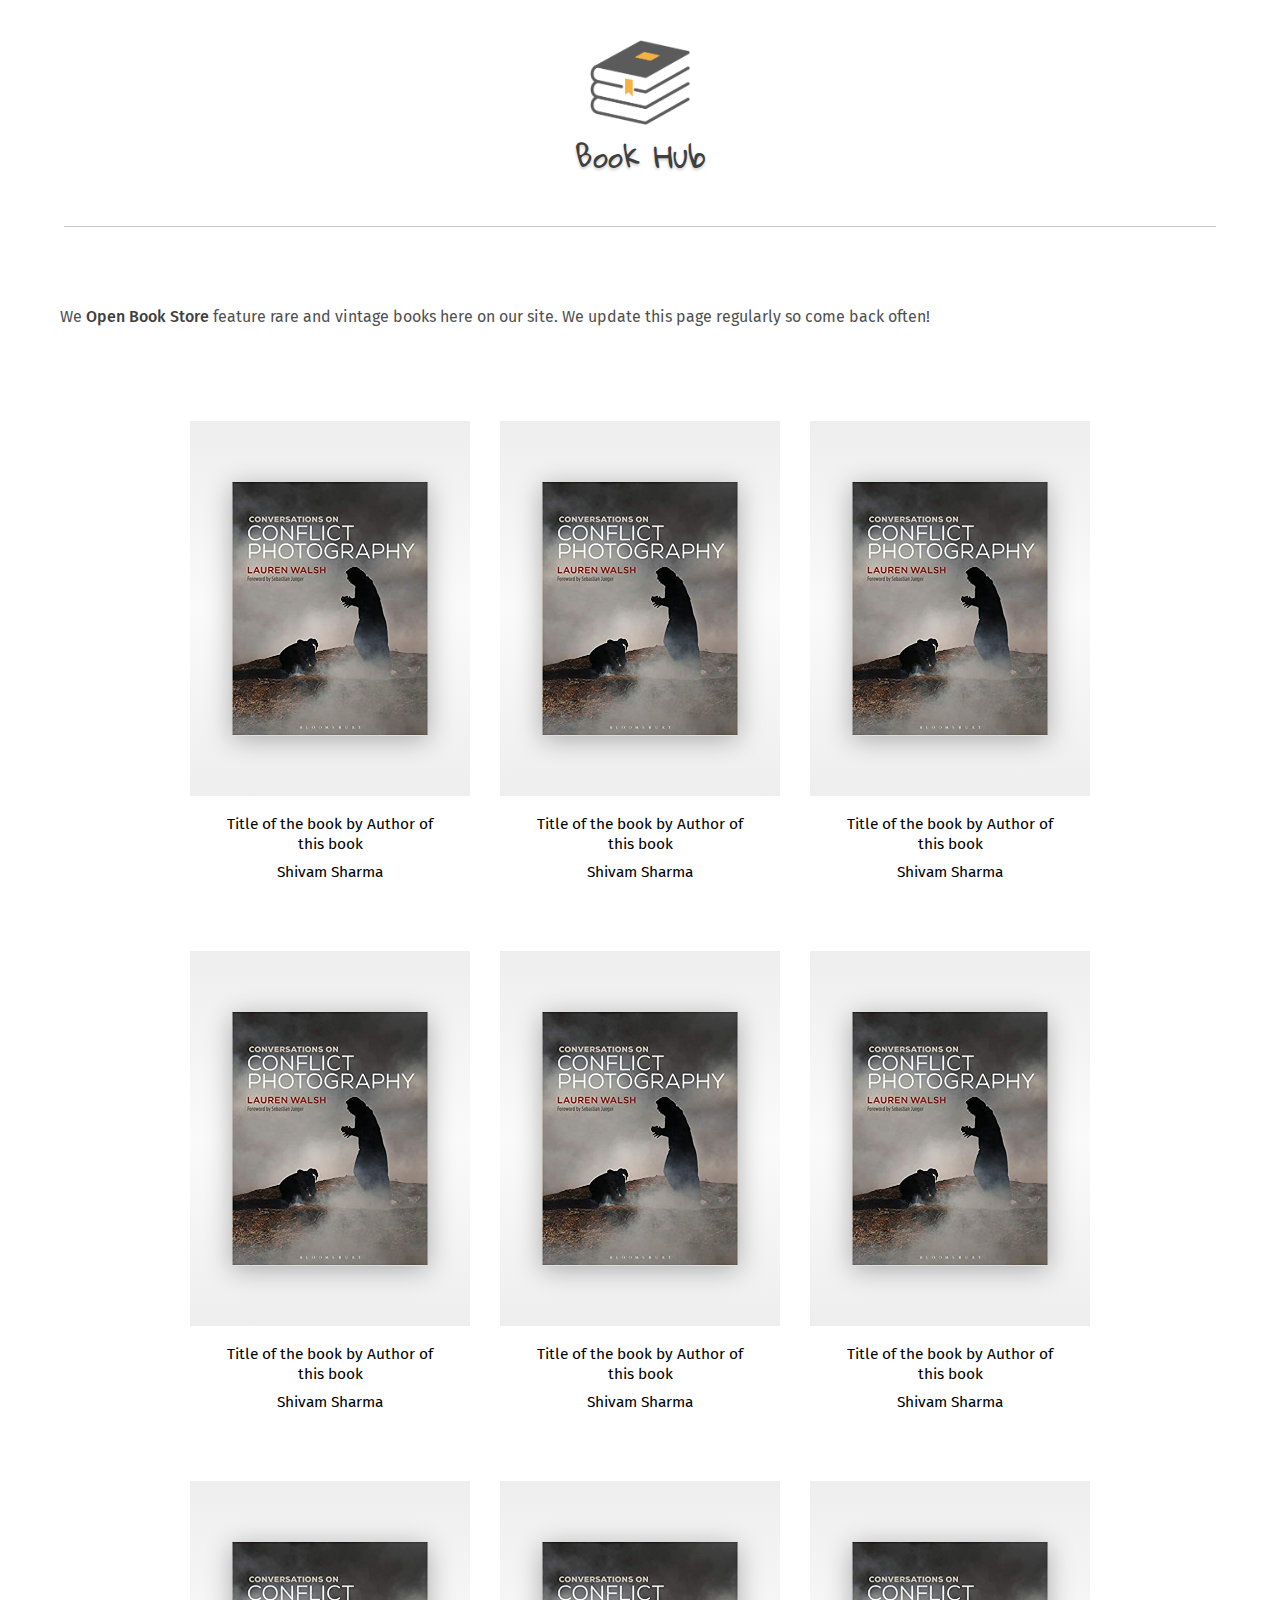
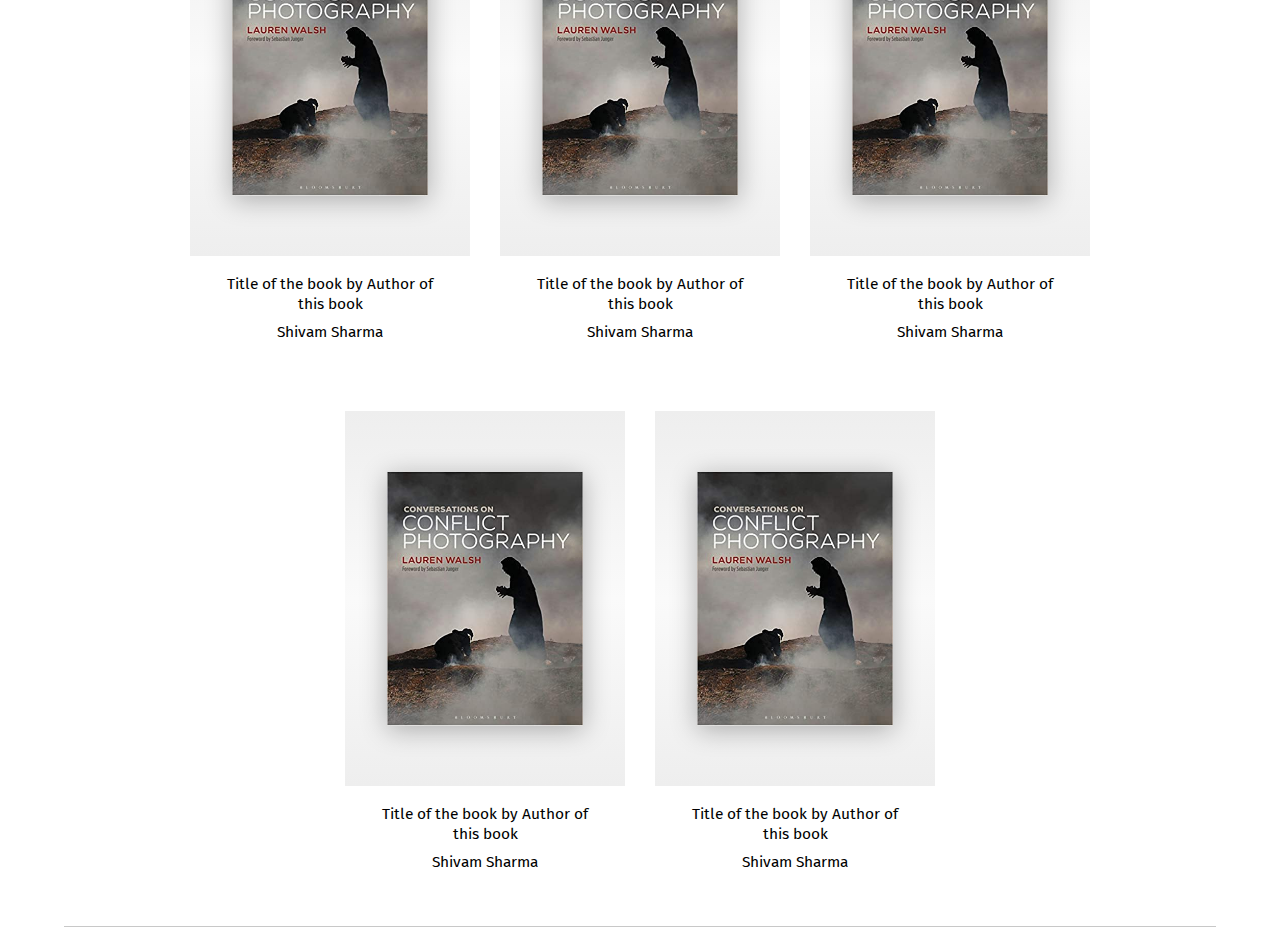
==== index.html @ 0580d4d1 "prepaired basic home page" ====
<!DOCTYPE html>
<html lang="en">
<head>
    <meta charset="UTF-8">
    <meta name="viewport" content="width=device-width, initial-scale=1.0">
    <meta http-equiv="X-UA-Compatible" content="ie=edge">
    <title>Home Page</title>

    <link rel="stylesheet" href="./css/style.css">
    <link rel="stylesheet" href="./css/index.css">

</head>
<body>

    <header class="header">
        <div class="logo">
            <div class="block">
                <img src="./images/logo.png" alt="">
            </div>
            <p class="text">Book Hub</p>
        </div>
    </header>

    <div class="seperator"></div>
    <section class="tagLine">
        <p>We <span>Open Book Store</span>  feature rare and vintage books here on our site. We update this page regularly so come back often!</p>
    </section>
    
    <section class="books">
        <div class="book">
            <div class="cover">
                <div class="block">
                    <img class="front" src="./images/bookFront.jpg" alt="">
                    <img class="back" src="./images/bookBack.jpg" alt="">
                </div>
            </div>
            <div class="content">
                <p>Title of the book by Author of this book</p>
                <p>Shivam Sharma</p>
            </div>
        </div>

        <div class="book">
            <div class="cover">
                <div class="block">
                    <img class="front" src="./images/bookFront.jpg" alt="">
                    <img class="back" src="./images/bookBack.jpg" alt="">
                </div>
            </div>
            <div class="content">
                <p>Title of the book by Author of this book</p>
                <p>Shivam Sharma</p>
            </div>
        </div>

        <div class="book">
            <div class="cover">
                <div class="block">
                    <img class="front" src="./images/bookFront.jpg" alt="">
                    <img class="back" src="./images/bookBack.jpg" alt="">
                </div>
            </div>
            <div class="content">
                <p>Title of the book by Author of this book</p>
                <p>Shivam Sharma</p>
            </div>
        </div>

        <div class="book">
            <div class="cover">
                <div class="block">
                    <img class="front" src="./images/bookFront.jpg" alt="">
                    <img class="back" src="./images/bookBack.jpg" alt="">
                </div>
            </div>
            <div class="content">
                <p>Title of the book by Author of this book</p>
                <p>Shivam Sharma</p>
            </div>
        </div>

        <div class="book">
            <div class="cover">
                <div class="block">
                    <img class="front" src="./images/bookFront.jpg" alt="">
                    <img class="back" src="./images/bookBack.jpg" alt="">
                </div>
            </div>
            <div class="content">
                <p>Title of the book by Author of this book</p>
                <p>Shivam Sharma</p>
            </div>
        </div>

        <div class="book">
            <div class="cover">
                <div class="block">
                    <img class="front" src="./images/bookFront.jpg" alt="">
                    <img class="back" src="./images/bookBack.jpg" alt="">
                </div>
            </div>
            <div class="content">
                <p>Title of the book by Author of this book</p>
                <p>Shivam Sharma</p>
            </div>
        </div>

        <div class="book">
            <div class="cover">
                <div class="block">
                    <img class="front" src="./images/bookFront.jpg" alt="">
                    <img class="back" src="./images/bookBack.jpg" alt="">
                </div>
            </div>
            <div class="content">
                <p>Title of the book by Author of this book</p>
                <p>Shivam Sharma</p>
            </div>
        </div>

        <div class="book">
            <div class="cover">
                <div class="block">
                    <img class="front" src="./images/bookFront.jpg" alt="">
                    <img class="back" src="./images/bookBack.jpg" alt="">
                </div>
            </div>
            <div class="content">
                <p>Title of the book by Author of this book</p>
                <p>Shivam Sharma</p>
            </div>
        </div>

        <div class="book">
            <div class="cover">
                <div class="block">
                    <img class="front" src="./images/bookFront.jpg" alt="">
                    <img class="back" src="./images/bookBack.jpg" alt="">
                </div>
            </div>
            <div class="content">
                <p>Title of the book by Author of this book</p>
                <p>Shivam Sharma</p>
            </div>
        </div>

        <div class="book">
            <div class="cover">
                <div class="block">
                    <img class="front" src="./images/bookFront.jpg" alt="">
                    <img class="back" src="./images/bookBack.jpg" alt="">
                </div>
            </div>
            <div class="content">
                <p>Title of the book by Author of this book</p>
                <p>Shivam Sharma</p>
            </div>
        </div>

        <div class="book">
            <div class="cover">
                <div class="block">
                    <img class="front" src="./images/bookFront.jpg" alt="">
                    <img class="back" src="./images/bookBack.jpg" alt="">
                </div>
            </div>
            <div class="content">
                <p>Title of the book by Author of this book</p>
                <p>Shivam Sharma</p>
            </div>
        </div>
        
    </section>

    <div class="seperator"></div>

</body>
</html>
---- css/style.css ----
@import url('https://fonts.googleapis.com/css?family=Fira+Sans:400,500,600&display=swap');

* {
    margin: 0;
    padding: 0;
    box-sizing: border-box;
    -webkit-tap-highlight-color: transparent;
}

body {
    width: 100%;
    font-family: 'Fira Sans', sans-serif;
}
---- css/index.css ----
@import url('https://fonts.googleapis.com/css?family=Gloria+Hallelujah&display=swap');

.header {
    width: 100%;
    padding: 40px 0;
    /* background-color: #eee; */
    font-size: 0;
    text-align: center;
}

.header .logo {
    display: inline-block;
    height: 100%;
    width: 100%;
}

.header .logo .block{
    width: 100px;
    display: inline-block;
}

.header .logo .block img {
    width: 100%;
    opacity: .8;
}

.header .logo p {
    font-size: 30px;
    font-family: 'Gloria Hallelujah', cursive;
    color:  rgb(63, 63, 63);
    text-shadow: 0 2px 3px rgba(0,0,0,.2);
}

@media(max-width: 450px) {
    .header .logo .block{
        width: 80px;
    }
}

/* ----------------------------------------------------------------------------------------------- */

.seperator{
    height: 1px;
    width: 90%;
    margin: 0 auto;
    background-color: rgb(200, 200, 200);
}

.tagLine {
    width: 100%;
    padding: 80px 60px;
}

.tagLine p {
    font-size: 16px;
    color: rgb(80, 80, 80);
}

.tagLine p span {
    color: rgb(63, 63, 63);
    font-weight: 500;
}

@media(max-width: 450px) {
    .tagLine {
        padding: 50px 20px;
    }
    .tagLine p {
        font-size: 14px;
        line-height: 25px;
    }
}

/* ----------------------------------------------------------------------------------------------- */

.books {
    width: 100%;
    padding: 0 50px;
    font-size: 0;
    text-align: center;
}

.books .book {
    display: inline-block;
    width: 280px;
    height: 500px;
    margin: 15px;
}

.books .book .cover {
    width: 100%;
    height: 75%;
    background: linear-gradient(to bottom,#eee,rgb(250, 250, 250),#eee);
    position: relative;
}

.books .book .cover:hover {
    cursor: pointer;
}

.books .book .cover .block {
    position: absolute;
    top: 50%;
    left: 50%;
    transform: translate(-50%,-50%);
    width: 70%;
    box-shadow: 0 4px 25px rgba(0,0,0,.3);
}

.books .book .cover .block .front {
    width: 100%;
}

.books .book .cover .block .back {
    width: 100%;
    display: none;
}

.books .book .cover:hover .block .front {
    display: none;
}

.books .book .cover:hover .block .back {
    display: block;
}

.books .book .content {
    width: 100%;
    height: 25%;
    padding: 10px 30px;
    text-align: center;
    overflow: hidden;
}

.books .book .content p {
    color: #000;
    font-size: 15.5px;
    margin-top: 8px;
    line-height: 20px;
}

@media(max-width: 450px) {
    .books {
        padding: 0;
    }
    .books .book {
        width: 160px;
        height: 330px;
        margin: 5px;
    }
    .books .book .cover {
        height: 70%;
    }
    .books .book .cover .block {
        width: 75%;
        box-shadow: 0 3px 12px rgba(0,0,0,.2);
    }
    .books .book .content {
        padding: 10px 0px;
        height: 30%;
    }
    .books .book .content p {
        font-size: 13px;
        margin-top: 8px;
        line-height: 20px;
    }
}
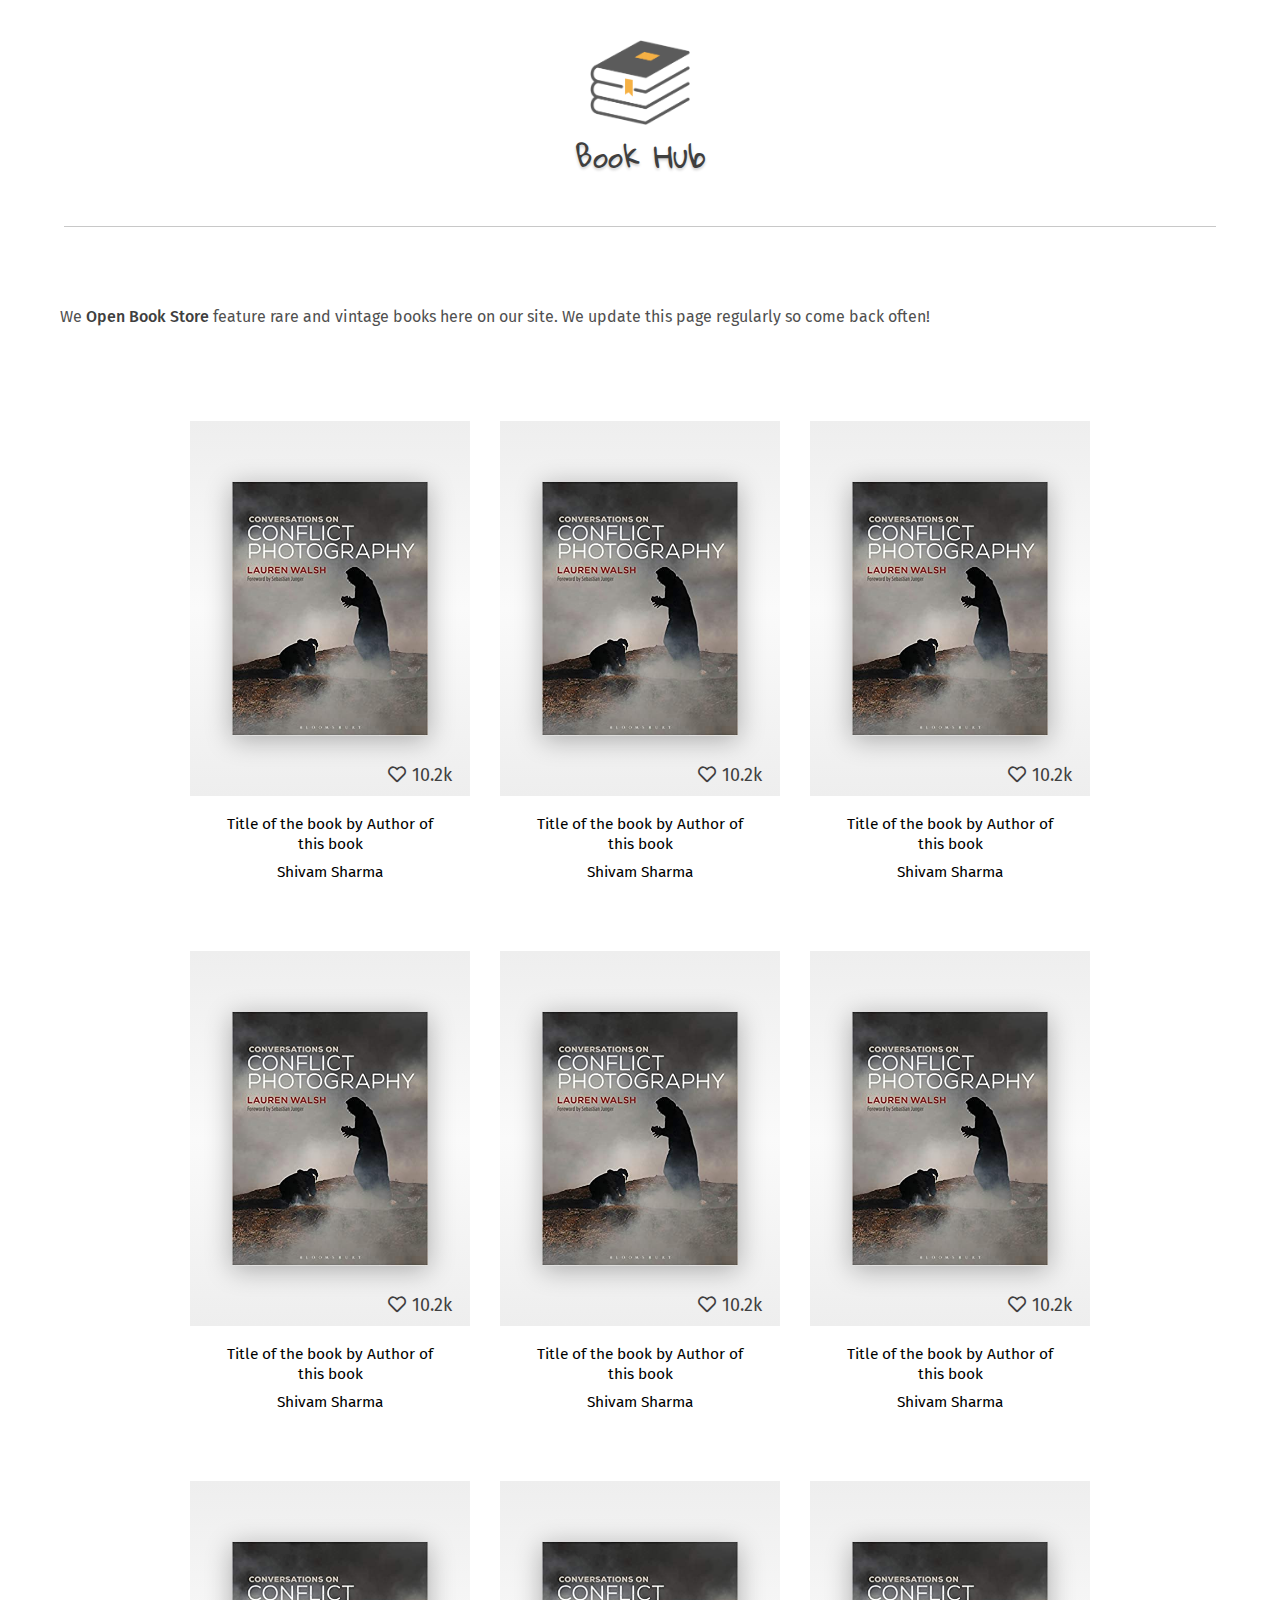
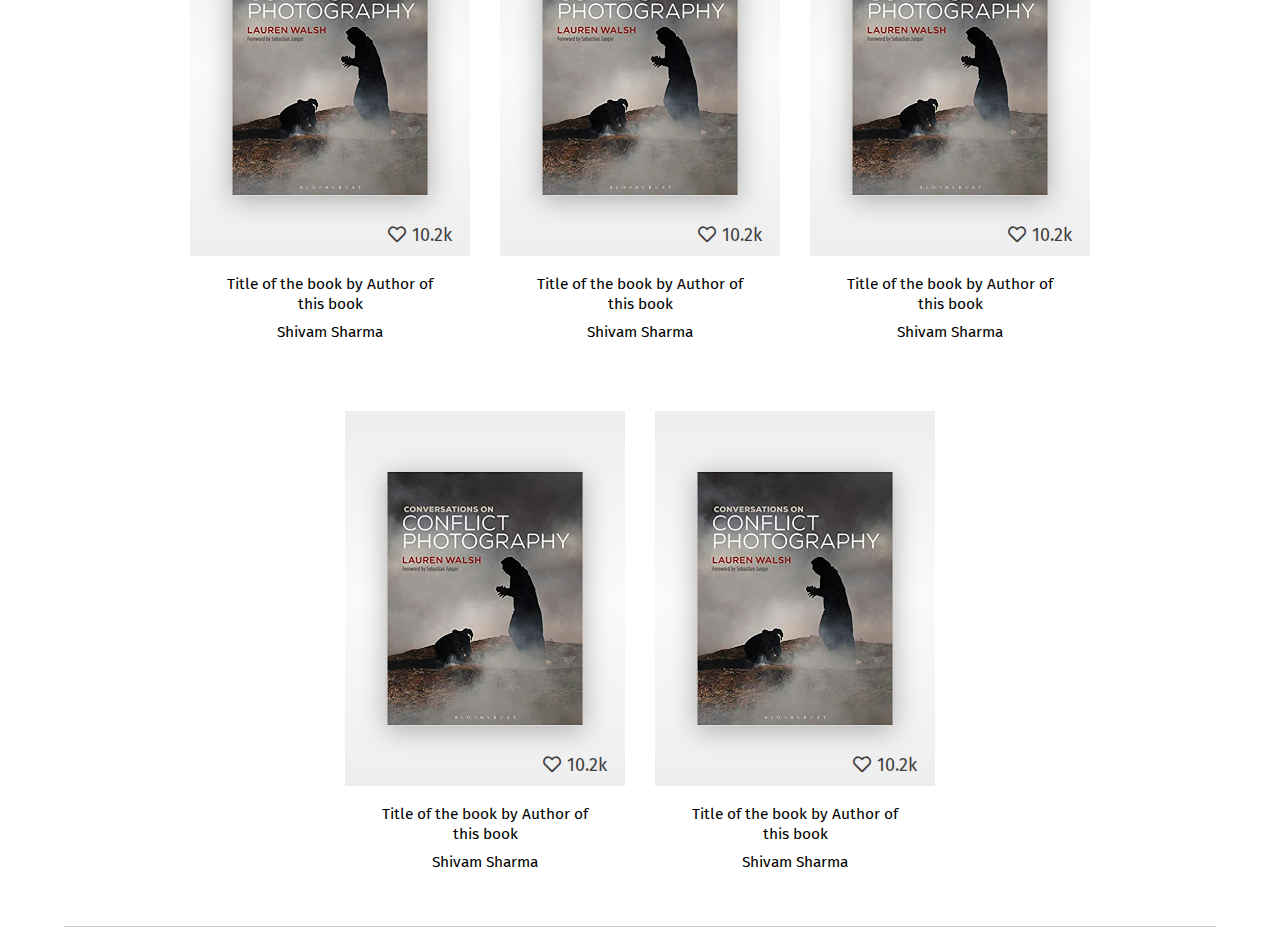
==== commit b6ddfeac: "added functionality for likes" ====
--- a/index.html
+++ b/index.html
@@ -9,6 +9,9 @@
     <link rel="stylesheet" href="./css/style.css">
     <link rel="stylesheet" href="./css/index.css">
 
+    <!-- FontAwesome CDN -->
+    <link rel="stylesheet" href="https://use.fontawesome.com/releases/v5.10.2/css/all.css"> 
+
 </head>
 <body>
 
@@ -33,135 +36,179 @@
                     <img class="front" src="./images/bookFront.jpg" alt="">
                     <img class="back" src="./images/bookBack.jpg" alt="">
                 </div>
-            </div>
-            <div class="content">
-                <p>Title of the book by Author of this book</p>
-                <p>Shivam Sharma</p>
-            </div>
-        </div>
-
-        <div class="book">
-            <div class="cover">
-                <div class="block">
-                    <img class="front" src="./images/bookFront.jpg" alt="">
-                    <img class="back" src="./images/bookBack.jpg" alt="">
-                </div>
-            </div>
-            <div class="content">
-                <p>Title of the book by Author of this book</p>
-                <p>Shivam Sharma</p>
-            </div>
-        </div>
-
-        <div class="book">
-            <div class="cover">
-                <div class="block">
-                    <img class="front" src="./images/bookFront.jpg" alt="">
-                    <img class="back" src="./images/bookBack.jpg" alt="">
-                </div>
-            </div>
-            <div class="content">
-                <p>Title of the book by Author of this book</p>
-                <p>Shivam Sharma</p>
-            </div>
-        </div>
-
-        <div class="book">
-            <div class="cover">
-                <div class="block">
-                    <img class="front" src="./images/bookFront.jpg" alt="">
-                    <img class="back" src="./images/bookBack.jpg" alt="">
-                </div>
-            </div>
-            <div class="content">
-                <p>Title of the book by Author of this book</p>
-                <p>Shivam Sharma</p>
-            </div>
-        </div>
-
-        <div class="book">
-            <div class="cover">
-                <div class="block">
-                    <img class="front" src="./images/bookFront.jpg" alt="">
-                    <img class="back" src="./images/bookBack.jpg" alt="">
-                </div>
-            </div>
-            <div class="content">
-                <p>Title of the book by Author of this book</p>
-                <p>Shivam Sharma</p>
-            </div>
-        </div>
-
-        <div class="book">
-            <div class="cover">
-                <div class="block">
-                    <img class="front" src="./images/bookFront.jpg" alt="">
-                    <img class="back" src="./images/bookBack.jpg" alt="">
-                </div>
-            </div>
-            <div class="content">
-                <p>Title of the book by Author of this book</p>
-                <p>Shivam Sharma</p>
-            </div>
-        </div>
-
-        <div class="book">
-            <div class="cover">
-                <div class="block">
-                    <img class="front" src="./images/bookFront.jpg" alt="">
-                    <img class="back" src="./images/bookBack.jpg" alt="">
-                </div>
-            </div>
-            <div class="content">
-                <p>Title of the book by Author of this book</p>
-                <p>Shivam Sharma</p>
-            </div>
-        </div>
-
-        <div class="book">
-            <div class="cover">
-                <div class="block">
-                    <img class="front" src="./images/bookFront.jpg" alt="">
-                    <img class="back" src="./images/bookBack.jpg" alt="">
-                </div>
-            </div>
-            <div class="content">
-                <p>Title of the book by Author of this book</p>
-                <p>Shivam Sharma</p>
-            </div>
-        </div>
-
-        <div class="book">
-            <div class="cover">
-                <div class="block">
-                    <img class="front" src="./images/bookFront.jpg" alt="">
-                    <img class="back" src="./images/bookBack.jpg" alt="">
-                </div>
-            </div>
-            <div class="content">
-                <p>Title of the book by Author of this book</p>
-                <p>Shivam Sharma</p>
-            </div>
-        </div>
-
-        <div class="book">
-            <div class="cover">
-                <div class="block">
-                    <img class="front" src="./images/bookFront.jpg" alt="">
-                    <img class="back" src="./images/bookBack.jpg" alt="">
-                </div>
-            </div>
-            <div class="content">
-                <p>Title of the book by Author of this book</p>
-                <p>Shivam Sharma</p>
-            </div>
-        </div>
-
-        <div class="book">
-            <div class="cover">
-                <div class="block">
-                    <img class="front" src="./images/bookFront.jpg" alt="">
-                    <img class="back" src="./images/bookBack.jpg" alt="">
+                <div class="likes">
+                    <p class="heart"><i class="far fa-heart"></i></p>
+                    <p class="count">10.2k</p>
+                </div>
+            </div>
+            <div class="content">
+                <p>Title of the book by Author of this book</p>
+                <p>Shivam Sharma</p>
+            </div>
+        </div>
+
+        <div class="book">
+            <div class="cover">
+                <div class="block">
+                    <img class="front" src="./images/bookFront.jpg" alt="">
+                    <img class="back" src="./images/bookBack.jpg" alt="">
+                </div>
+                <div class="likes">
+                    <p class="heart"><i class="far fa-heart"></i></p>
+                    <p class="count">10.2k</p>
+                </div>
+            </div>
+            <div class="content">
+                <p>Title of the book by Author of this book</p>
+                <p>Shivam Sharma</p>
+            </div>
+        </div>
+
+        <div class="book">
+            <div class="cover">
+                <div class="block">
+                    <img class="front" src="./images/bookFront.jpg" alt="">
+                    <img class="back" src="./images/bookBack.jpg" alt="">
+                </div>
+                <div class="likes">
+                    <p class="heart"><i class="far fa-heart"></i></p>
+                    <p class="count">10.2k</p>
+                </div>
+            </div>
+            <div class="content">
+                <p>Title of the book by Author of this book</p>
+                <p>Shivam Sharma</p>
+            </div>
+        </div>
+
+        <div class="book">
+            <div class="cover">
+                <div class="block">
+                    <img class="front" src="./images/bookFront.jpg" alt="">
+                    <img class="back" src="./images/bookBack.jpg" alt="">
+                </div>
+                <div class="likes">
+                    <p class="heart"><i class="far fa-heart"></i></p>
+                    <p class="count">10.2k</p>
+                </div>
+            </div>
+            <div class="content">
+                <p>Title of the book by Author of this book</p>
+                <p>Shivam Sharma</p>
+            </div>
+        </div>
+
+        <div class="book">
+            <div class="cover">
+                <div class="block">
+                    <img class="front" src="./images/bookFront.jpg" alt="">
+                    <img class="back" src="./images/bookBack.jpg" alt="">
+                </div>
+                <div class="likes">
+                    <p class="heart"><i class="far fa-heart"></i></p>
+                    <p class="count">10.2k</p>
+                </div>
+            </div>
+            <div class="content">
+                <p>Title of the book by Author of this book</p>
+                <p>Shivam Sharma</p>
+            </div>
+        </div>
+
+        <div class="book">
+            <div class="cover">
+                <div class="block">
+                    <img class="front" src="./images/bookFront.jpg" alt="">
+                    <img class="back" src="./images/bookBack.jpg" alt="">
+                </div>
+                <div class="likes">
+                    <p class="heart"><i class="far fa-heart"></i></p>
+                    <p class="count">10.2k</p>
+                </div>
+            </div>
+            <div class="content">
+                <p>Title of the book by Author of this book</p>
+                <p>Shivam Sharma</p>
+            </div>
+        </div>
+
+        <div class="book">
+            <div class="cover">
+                <div class="block">
+                    <img class="front" src="./images/bookFront.jpg" alt="">
+                    <img class="back" src="./images/bookBack.jpg" alt="">
+                </div>
+                <div class="likes">
+                    <p class="heart"><i class="far fa-heart"></i></p>
+                    <p class="count">10.2k</p>
+                </div>
+            </div>
+            <div class="content">
+                <p>Title of the book by Author of this book</p>
+                <p>Shivam Sharma</p>
+            </div>
+        </div>
+
+        <div class="book">
+            <div class="cover">
+                <div class="block">
+                    <img class="front" src="./images/bookFront.jpg" alt="">
+                    <img class="back" src="./images/bookBack.jpg" alt="">
+                </div>
+                <div class="likes">
+                    <p class="heart"><i class="far fa-heart"></i></p>
+                    <p class="count">10.2k</p>
+                </div>
+            </div>
+            <div class="content">
+                <p>Title of the book by Author of this book</p>
+                <p>Shivam Sharma</p>
+            </div>
+        </div>
+
+        <div class="book">
+            <div class="cover">
+                <div class="block">
+                    <img class="front" src="./images/bookFront.jpg" alt="">
+                    <img class="back" src="./images/bookBack.jpg" alt="">
+                </div>
+                <div class="likes">
+                    <p class="heart"><i class="far fa-heart"></i></p>
+                    <p class="count">10.2k</p>
+                </div>
+            </div>
+            <div class="content">
+                <p>Title of the book by Author of this book</p>
+                <p>Shivam Sharma</p>
+            </div>
+        </div>
+
+        <div class="book">
+            <div class="cover">
+                <div class="block">
+                    <img class="front" src="./images/bookFront.jpg" alt="">
+                    <img class="back" src="./images/bookBack.jpg" alt="">
+                </div>
+                <div class="likes">
+                    <p class="heart"><i class="far fa-heart"></i></p>
+                    <p class="count">10.2k</p>
+                </div>
+            </div>
+            <div class="content">
+                <p>Title of the book by Author of this book</p>
+                <p>Shivam Sharma</p>
+            </div>
+        </div>
+
+        <div class="book">
+            <div class="cover">
+                <div class="block">
+                    <img class="front" src="./images/bookFront.jpg" alt="">
+                    <img class="back" src="./images/bookBack.jpg" alt="">
+                </div>
+                <div class="likes">
+                    <p class="heart"><i class="far fa-heart"></i></p>
+                    <p class="count">10.2k</p>
                 </div>
             </div>
             <div class="content">
@@ -174,5 +221,10 @@
 
     <div class="seperator"></div>
 
+    <!-- JQuery CDN -->
+    <script src="https://code.jquery.com/jquery-3.4.1.min.js"></script>
+
+    <script src="./js/likes.js"></script>
+
 </body>
 </html>--- a/css/index.css
+++ b/css/index.css
@@ -124,6 +124,20 @@
     display: block;
 }
 
+.books .book .cover .likes {
+    position: absolute;
+    right: 0;
+    bottom: 0;
+    padding: 10px 15px;
+    display: flex;
+}
+
+.books .book .cover .likes p {
+    color: rgb(63, 63, 63);
+    font-size: 18px;
+    padding: 0 3px;
+}
+
 .books .book .content {
     width: 100%;
     height: 25%;
@@ -155,6 +169,19 @@
         width: 75%;
         box-shadow: 0 3px 12px rgba(0,0,0,.2);
     }
+    .books .book .cover:hover .block .front {
+        display: block;
+    }
+    .books .book .cover:hover .block .back {
+        display: none;
+    }
+    .books .book .cover .likes {
+        padding: 5px 10px;
+    }
+    .books .book .cover .likes p {
+        font-size: 13px;
+        padding: 0 3px;
+    }
     .books .book .content {
         padding: 10px 0px;
         height: 30%;
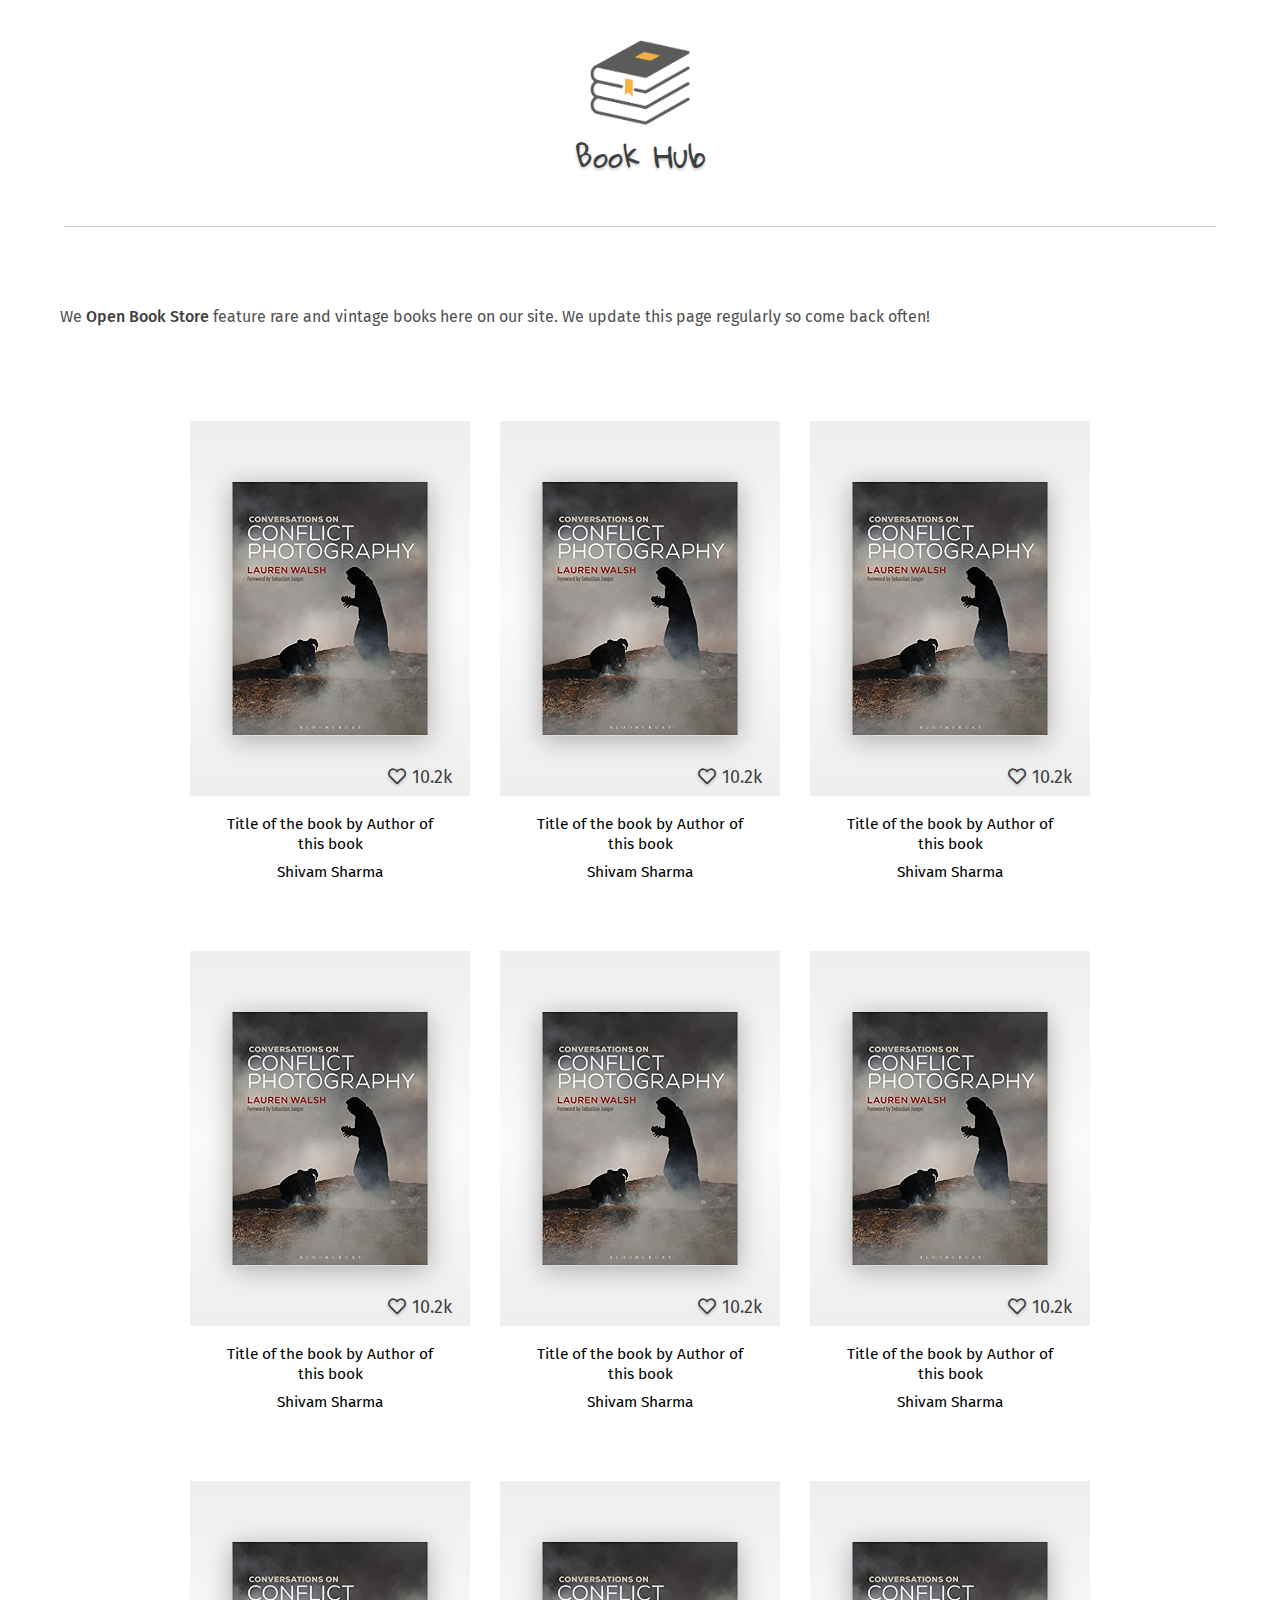
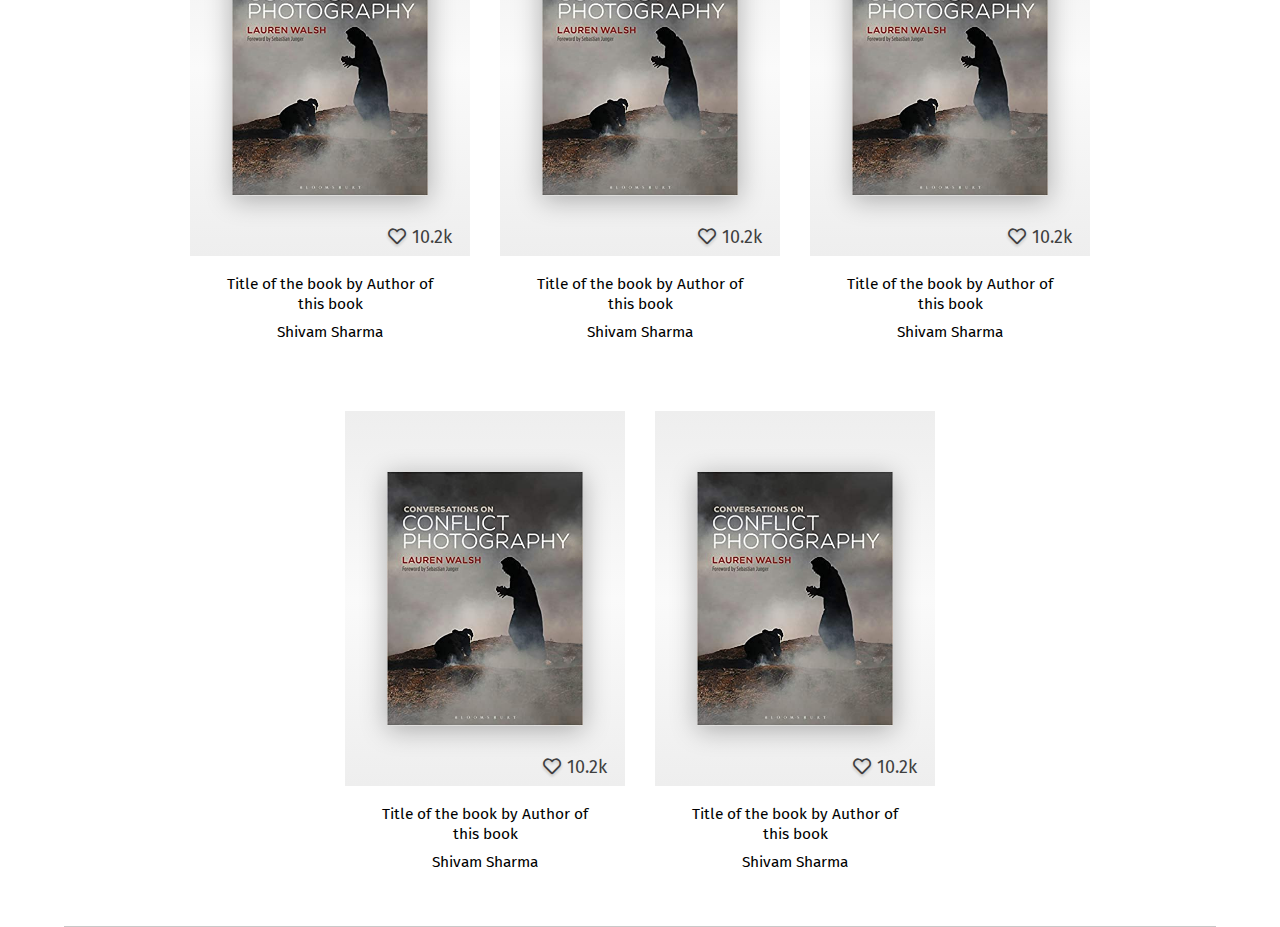
==== commit 98541b53: "added details popup of book" ====
--- a/index.html
+++ b/index.html
@@ -216,15 +216,39 @@
                 <p>Shivam Sharma</p>
             </div>
         </div>
-        
     </section>
 
     <div class="seperator"></div>
+
+    <div class="wall"></div>
+
+    <section class="details">
+        <div class="close"><i class="fas fa-times"></i></div>
+        <div class="left">
+            <div class="block">
+                <img src="./images/bookFront.jpg" alt="">
+            </div>
+            <p class="uploaded" >uploaded by: Shivam Sharma</p>
+        </div>
+        <div class="right">
+            <p class="title">Title of the book</p>
+            <div class="likes">
+                <p class="heart"><i class="fas fa-heart"></i></p>
+                <p class="count">10.2k</p>
+            </div>
+            <p class="description">Lorem ipsum dolor sit amet consectetur adipisicing elit. Reprehenderit praesentium omnis libero labore numquam pariatur quas non est reiciendis iure harum ea ad mollitia quisquam dolor saepe, dolorem nesciunt magnam.</p>
+            <div class="download">
+                <div class="icon"><i class="fas fa-file-pdf"></i></div>
+                <div class="text">Download Now</div>
+            </div>
+        </div>
+    </section>
 
     <!-- JQuery CDN -->
     <script src="https://code.jquery.com/jquery-3.4.1.min.js"></script>
 
     <script src="./js/likes.js"></script>
+    <script src="./js/details.js"></script>
 
 </body>
 </html>--- a/css/index.css
+++ b/css/index.css
@@ -130,12 +130,17 @@
     bottom: 0;
     padding: 10px 15px;
     display: flex;
+    height: 40px;
 }
 
 .books .book .cover .likes p {
     color: rgb(63, 63, 63);
     font-size: 18px;
     padding: 0 3px;
+}
+
+.books .book .cover .likes .heart {
+    text-shadow: 0 2px 3px rgba(0,0,0,.2);
 }
 
 .books .book .content {
@@ -177,6 +182,7 @@
     }
     .books .book .cover .likes {
         padding: 5px 10px;
+        height: 25px;
     }
     .books .book .cover .likes p {
         font-size: 13px;
@@ -191,4 +197,153 @@
         margin-top: 8px;
         line-height: 20px;
     }
+}
+
+/* ----------------------------------------------------------------------------------------------- */
+
+.wall {
+    position: fixed;
+    top: 0;
+    left: 0;
+    width: 100vw;
+    height: 100vh;
+    background-color: #fff;
+    opacity: .8;
+    display: none;
+}
+
+.wall.active {
+    display: block;
+}
+
+.details {
+    position: fixed;
+    top: 50%;
+    left: 50%;
+    transform: translate(-50%,-50%);
+    width: 80vw;
+    height: 80vh;
+    max-width: 800px;
+    background-color: #fff;
+    box-shadow: 0 4px 35px rgba(0,0,0,.2);
+    font-size: 0;
+    display: none;
+}
+
+.details.active {
+    display: block;
+}
+
+.details .close {
+    position: absolute;
+    top: 0;
+    right: 0;
+    padding: 15px;
+    font-size: 25px;
+    color: rgb(63, 63, 63);
+    text-shadow: 0 2px 3px rgba(0,0,0,.2);
+    cursor: pointer;
+    transition: .2s;
+}
+
+.details .close:hover {
+    text-shadow: 0 3px 5px rgba(0,0,0,.2);
+    transform: translateY(-2px);
+}
+
+.details .left {
+    display: inline-block;
+    height: 100%;
+    width: 30%;
+    overflow: hidden;
+    background-color: #eee;
+}
+
+.details .left .block {
+    width: 90%;
+    margin: 80px auto 0 auto;
+    box-shadow: 0 3px 15px rgba(0,0,0,.3);
+}
+
+.details .left .block img {
+    width: 100%;
+}
+
+.details .left .uploaded {
+    font-size: 16px;
+    color: rgb(63, 63, 63);
+    text-align: center;
+    padding: 30px 20px;
+}
+
+.details .right {
+    display: inline-block;
+    height: 100%;
+    width: 70%;
+    overflow: hidden;
+    padding-top: 80px;
+}
+
+.details .right .title {
+    padding: 20px;
+    font-size: 40px;
+    font-weight: 500;
+    text-shadow: 0 2px 3px rgba(0,0,0,.2);
+}
+
+.details .right .likes {
+    display: flex;
+    height: 40px;
+    padding-left: 20px;
+    color: rgb(63, 63, 63);
+}
+
+.details .right .likes p {
+    font-size: 20px;
+    padding: 4px;
+    color: rgb(63, 63, 63);
+}
+
+.details .right .description {
+    padding: 20px;
+    font-size: 20px;
+}
+
+.details .right .download {
+    margin: 20px;
+    width: 180px;
+    height: 40px;
+    box-shadow: 0 3px 5px rgba(0,0,0,.2);
+    font-size: 0;
+    cursor: pointer;
+    transition: .2s;
+}
+
+.details .right .download:hover {
+    box-shadow: 0 3px 10px rgba(0,0,0,.2);
+    transform: translateY(-2px);
+}
+
+.details .right .download .icon {
+    display: inline-block;
+    overflow: hidden;
+    width: 20%;
+    height: 100%;
+    font-size: 30px;
+    color: rgb(63, 63, 63);
+    text-align: center;
+    padding: 3px;
+    border-right: 1px solid rgb(200, 200, 200);
+}
+
+.details .right .download .text {
+    display: inline-block;
+    overflow: hidden;
+    width: 80%;
+    height: 100%;
+    font-size: 16px;
+    font-weight: 500;
+    color: rgb(63, 63, 63);
+    text-align: center;
+    padding: 10px;
 }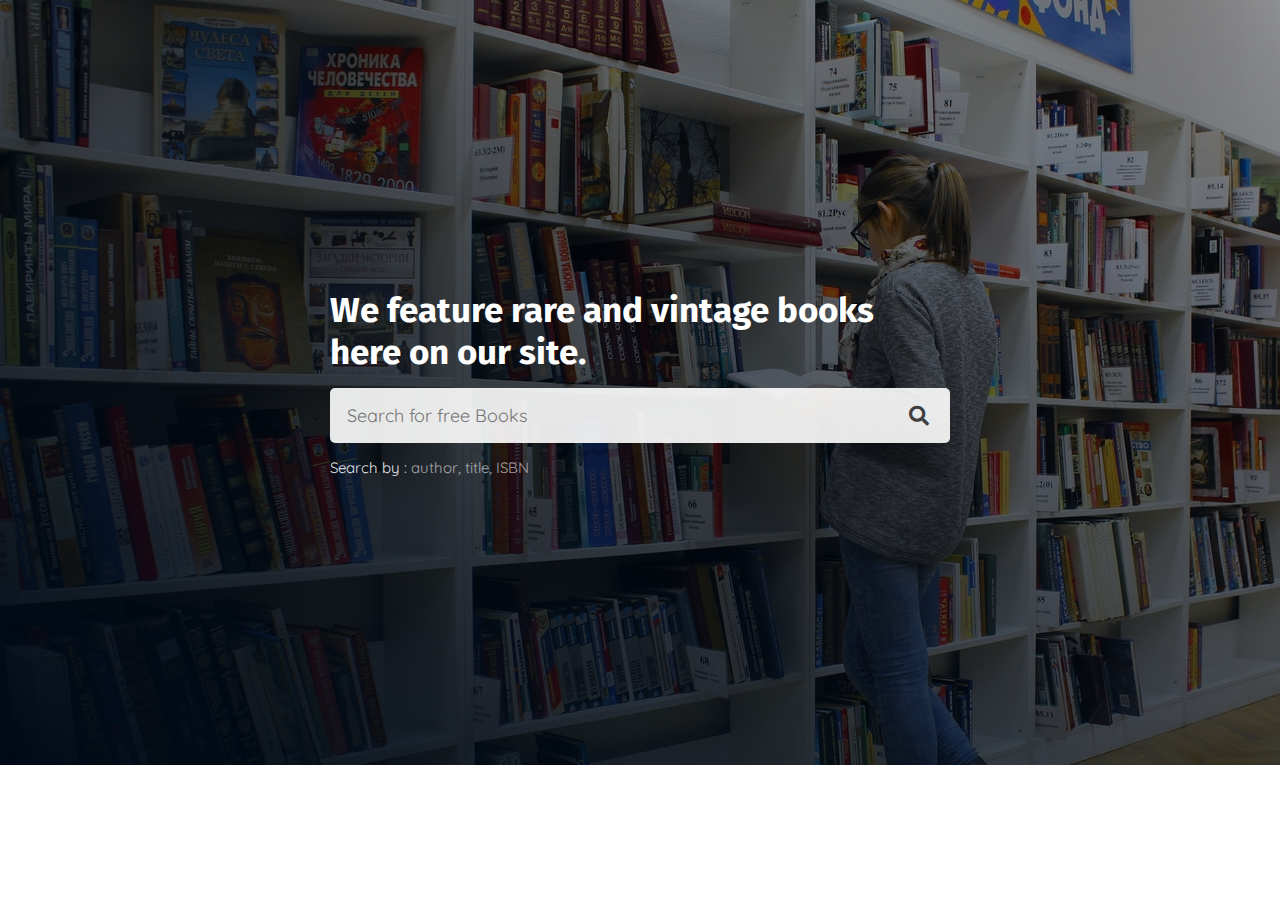
==== commit 60db3658: "started building new home page and completed search part" ====
--- a/index.html
+++ b/index.html
@@ -3,252 +3,40 @@
 <head>
     <meta charset="UTF-8">
     <meta name="viewport" content="width=device-width, initial-scale=1.0">
-    <meta http-equiv="X-UA-Compatible" content="ie=edge">
-    <title>Home Page</title>
+    <title>Free Vintage Books | Book Hub</title>
 
-    <link rel="stylesheet" href="./css/style.css">
-    <link rel="stylesheet" href="./css/index.css">
+    <!-- Favicon link -->
+    <link rel="shortcut icon" type="image/png" href="./images/Logo/logo.png">
 
     <!-- FontAwesome CDN -->
     <link rel="stylesheet" href="https://use.fontawesome.com/releases/v5.10.2/css/all.css"> 
 
+    <!-- CSS Links -->
+    <link rel="stylesheet" href="./css/style.css">
+    <link rel="stylesheet" href="./css/index.css">
 </head>
 <body>
+    
+    <!-- <nav class="navbar"></nav> -->
 
     <header class="header">
-        <div class="logo">
-            <div class="block">
-                <img src="./images/logo.png" alt="">
+        <div class="banner">
+            <div class="text">
+                <h1>We feature rare and vintage books here on our site.</h1>
             </div>
-            <p class="text">Book Hub</p>
+            <div class="search">
+                <div class="search-bar">
+                    <input type="search" class="search-book" autofocus placeholder="Search for free Books" autocomplete="off" autocapitalize="none">
+                </div>
+                <div class="icon">
+                    <p><i class="fas fa-search"></i></p>
+                </div>
+            </div>
+            <div class="suggestion">
+                <p><span class="bright">Search by :</span>  author, title, ISBN</p>
+            </div>
         </div>
     </header>
 
-    <div class="seperator"></div>
-    <section class="tagLine">
-        <p>We <span>Open Book Store</span>  feature rare and vintage books here on our site. We update this page regularly so come back often!</p>
-    </section>
-    
-    <section class="books">
-        <div class="book">
-            <div class="cover">
-                <div class="block">
-                    <img class="front" src="./images/bookFront.jpg" alt="">
-                    <img class="back" src="./images/bookBack.jpg" alt="">
-                </div>
-                <div class="likes">
-                    <p class="heart"><i class="far fa-heart"></i></p>
-                    <p class="count">10.2k</p>
-                </div>
-            </div>
-            <div class="content">
-                <p>Title of the book by Author of this book</p>
-                <p>Shivam Sharma</p>
-            </div>
-        </div>
-
-        <div class="book">
-            <div class="cover">
-                <div class="block">
-                    <img class="front" src="./images/bookFront.jpg" alt="">
-                    <img class="back" src="./images/bookBack.jpg" alt="">
-                </div>
-                <div class="likes">
-                    <p class="heart"><i class="far fa-heart"></i></p>
-                    <p class="count">10.2k</p>
-                </div>
-            </div>
-            <div class="content">
-                <p>Title of the book by Author of this book</p>
-                <p>Shivam Sharma</p>
-            </div>
-        </div>
-
-        <div class="book">
-            <div class="cover">
-                <div class="block">
-                    <img class="front" src="./images/bookFront.jpg" alt="">
-                    <img class="back" src="./images/bookBack.jpg" alt="">
-                </div>
-                <div class="likes">
-                    <p class="heart"><i class="far fa-heart"></i></p>
-                    <p class="count">10.2k</p>
-                </div>
-            </div>
-            <div class="content">
-                <p>Title of the book by Author of this book</p>
-                <p>Shivam Sharma</p>
-            </div>
-        </div>
-
-        <div class="book">
-            <div class="cover">
-                <div class="block">
-                    <img class="front" src="./images/bookFront.jpg" alt="">
-                    <img class="back" src="./images/bookBack.jpg" alt="">
-                </div>
-                <div class="likes">
-                    <p class="heart"><i class="far fa-heart"></i></p>
-                    <p class="count">10.2k</p>
-                </div>
-            </div>
-            <div class="content">
-                <p>Title of the book by Author of this book</p>
-                <p>Shivam Sharma</p>
-            </div>
-        </div>
-
-        <div class="book">
-            <div class="cover">
-                <div class="block">
-                    <img class="front" src="./images/bookFront.jpg" alt="">
-                    <img class="back" src="./images/bookBack.jpg" alt="">
-                </div>
-                <div class="likes">
-                    <p class="heart"><i class="far fa-heart"></i></p>
-                    <p class="count">10.2k</p>
-                </div>
-            </div>
-            <div class="content">
-                <p>Title of the book by Author of this book</p>
-                <p>Shivam Sharma</p>
-            </div>
-        </div>
-
-        <div class="book">
-            <div class="cover">
-                <div class="block">
-                    <img class="front" src="./images/bookFront.jpg" alt="">
-                    <img class="back" src="./images/bookBack.jpg" alt="">
-                </div>
-                <div class="likes">
-                    <p class="heart"><i class="far fa-heart"></i></p>
-                    <p class="count">10.2k</p>
-                </div>
-            </div>
-            <div class="content">
-                <p>Title of the book by Author of this book</p>
-                <p>Shivam Sharma</p>
-            </div>
-        </div>
-
-        <div class="book">
-            <div class="cover">
-                <div class="block">
-                    <img class="front" src="./images/bookFront.jpg" alt="">
-                    <img class="back" src="./images/bookBack.jpg" alt="">
-                </div>
-                <div class="likes">
-                    <p class="heart"><i class="far fa-heart"></i></p>
-                    <p class="count">10.2k</p>
-                </div>
-            </div>
-            <div class="content">
-                <p>Title of the book by Author of this book</p>
-                <p>Shivam Sharma</p>
-            </div>
-        </div>
-
-        <div class="book">
-            <div class="cover">
-                <div class="block">
-                    <img class="front" src="./images/bookFront.jpg" alt="">
-                    <img class="back" src="./images/bookBack.jpg" alt="">
-                </div>
-                <div class="likes">
-                    <p class="heart"><i class="far fa-heart"></i></p>
-                    <p class="count">10.2k</p>
-                </div>
-            </div>
-            <div class="content">
-                <p>Title of the book by Author of this book</p>
-                <p>Shivam Sharma</p>
-            </div>
-        </div>
-
-        <div class="book">
-            <div class="cover">
-                <div class="block">
-                    <img class="front" src="./images/bookFront.jpg" alt="">
-                    <img class="back" src="./images/bookBack.jpg" alt="">
-                </div>
-                <div class="likes">
-                    <p class="heart"><i class="far fa-heart"></i></p>
-                    <p class="count">10.2k</p>
-                </div>
-            </div>
-            <div class="content">
-                <p>Title of the book by Author of this book</p>
-                <p>Shivam Sharma</p>
-            </div>
-        </div>
-
-        <div class="book">
-            <div class="cover">
-                <div class="block">
-                    <img class="front" src="./images/bookFront.jpg" alt="">
-                    <img class="back" src="./images/bookBack.jpg" alt="">
-                </div>
-                <div class="likes">
-                    <p class="heart"><i class="far fa-heart"></i></p>
-                    <p class="count">10.2k</p>
-                </div>
-            </div>
-            <div class="content">
-                <p>Title of the book by Author of this book</p>
-                <p>Shivam Sharma</p>
-            </div>
-        </div>
-
-        <div class="book">
-            <div class="cover">
-                <div class="block">
-                    <img class="front" src="./images/bookFront.jpg" alt="">
-                    <img class="back" src="./images/bookBack.jpg" alt="">
-                </div>
-                <div class="likes">
-                    <p class="heart"><i class="far fa-heart"></i></p>
-                    <p class="count">10.2k</p>
-                </div>
-            </div>
-            <div class="content">
-                <p>Title of the book by Author of this book</p>
-                <p>Shivam Sharma</p>
-            </div>
-        </div>
-    </section>
-
-    <div class="seperator"></div>
-
-    <div class="wall"></div>
-
-    <section class="details">
-        <div class="close"><i class="fas fa-times"></i></div>
-        <div class="left">
-            <div class="block">
-                <img src="./images/bookFront.jpg" alt="">
-            </div>
-            <p class="uploaded" >uploaded by: Shivam Sharma</p>
-        </div>
-        <div class="right">
-            <p class="title">Title of the book</p>
-            <div class="likes">
-                <p class="heart"><i class="fas fa-heart"></i></p>
-                <p class="count">10.2k</p>
-            </div>
-            <p class="description">Lorem ipsum dolor sit amet consectetur adipisicing elit. Reprehenderit praesentium omnis libero labore numquam pariatur quas non est reiciendis iure harum ea ad mollitia quisquam dolor saepe, dolorem nesciunt magnam.</p>
-            <div class="download">
-                <div class="icon"><i class="fas fa-file-pdf"></i></div>
-                <div class="text">Download Now</div>
-            </div>
-        </div>
-    </section>
-
-    <!-- JQuery CDN -->
-    <script src="https://code.jquery.com/jquery-3.4.1.min.js"></script>
-
-    <script src="./js/likes.js"></script>
-    <script src="./js/details.js"></script>
-
 </body>
 </html>--- a/css/index.css
+++ b/css/index.css
@@ -1,349 +1,121 @@
 @import url('https://fonts.googleapis.com/css?family=Gloria+Hallelujah&display=swap');
+@import url('https://fonts.googleapis.com/css2?family=Quicksand:wght@300;400&display=swap');
+
+.navbar {
+    position: fixed;
+    top: 0;
+    left: 0;
+    width: 100%;
+    height: 70px;
+    /* background-color: #1a1a1a; */
+    border: 1px solid #1a1a1a;
+}
 
 .header {
     width: 100%;
-    padding: 40px 0;
-    /* background-color: #eee; */
-    font-size: 0;
-    text-align: center;
+    height: 85vh;
+    background-color: #eee;
+    background: linear-gradient(to top right,rgb(0, 10, 22),rgba(0,0,0,.4)), url("./../images/HomeBG1.jpg");
+    background-position: top;
+    background-size: cover;
+    position: relative;
 }
 
-.header .logo {
+.header .banner {
+    position: absolute;
+    top: 50%;
+    left: 50%;
+    transform: translate(-50%, -50%);
+    width: 50%;
+    padding: 10px;
+}
+
+.header .banner .text {
+    width: 100%;
+    padding: 15px 0;
+}
+
+.header .banner .text h1 {
+    font-size: 35px;
+    color: rgb(255, 255, 255);
+}
+
+.header .banner .search {
+    width: 100%;
+    height: 55px;
+    background-color: rgba(255, 255, 255, .9);
+    border-radius: 5px;
+    font-size: 0;
+    overflow: hidden;
+}
+
+.header .banner .search .search-bar {
     display: inline-block;
     height: 100%;
-    width: 100%;
+    width: 90%;
+    background-color: transparent;
+    overflow: hidden;
+    padding: 17px;
 }
 
-.header .logo .block{
-    width: 100px;
-    display: inline-block;
+.header .banner .search .search-bar .search-book {
+    width: 100%;
+    height: 100%;
+    border: none;
+    outline: none;
+    font-size: 18px;
+    color: rgb(63,63,63);
+    background-color: transparent;
+    font-family: 'Quicksand', sans-serif;
+    font-weight: 400;
 }
 
-.header .logo .block img {
-    width: 100%;
-    opacity: .8;
+.header .banner .search .icon {
+    display: inline-block;
+    height: 100%;
+    width: 10%;
+    background-color: transparent;
+    overflow: hidden;
+    text-align: center;
+    margin: 0px;
+    cursor: pointer;
 }
 
-.header .logo p {
-    font-size: 30px;
-    font-family: 'Gloria Hallelujah', cursive;
-    color:  rgb(63, 63, 63);
-    text-shadow: 0 2px 3px rgba(0,0,0,.2);
+.header .banner .search .icon p {
+    line-height: 55px;
+    font-size: 20px;
+    color: rgb(63,63,63);
+    font-weight: 300;
+    font-family: 'Quicksand', sans-serif;
+}
+
+.header .banner .suggestion {
+    width: 100%;
+    padding: 15px 0;
+}
+
+.header .banner .suggestion p {
+    font-size: 15px;
+    color: rgba(255, 255, 255, .6);
+    font-family: 'Quicksand', sans-serif;
+}
+
+.header .banner .suggestion p .bright {
+    color: rgba(255, 255, 255, .9);
 }
 
 @media(max-width: 450px) {
-    .header .logo .block{
-        width: 80px;
+    .header .banner {
+        width: 90%;
+        padding: 0px;
+    }
+    .header .banner .search .search-bar {
+        width: 80%;
+        padding: 15px;
+    }
+    .header .banner .search .icon {
+        width: 20%;
     }
 }
 
-/* ----------------------------------------------------------------------------------------------- */
-
-.seperator{
-    height: 1px;
-    width: 90%;
-    margin: 0 auto;
-    background-color: rgb(200, 200, 200);
-}
-
-.tagLine {
-    width: 100%;
-    padding: 80px 60px;
-}
-
-.tagLine p {
-    font-size: 16px;
-    color: rgb(80, 80, 80);
-}
-
-.tagLine p span {
-    color: rgb(63, 63, 63);
-    font-weight: 500;
-}
-
-@media(max-width: 450px) {
-    .tagLine {
-        padding: 50px 20px;
-    }
-    .tagLine p {
-        font-size: 14px;
-        line-height: 25px;
-    }
-}
-
-/* ----------------------------------------------------------------------------------------------- */
-
-.books {
-    width: 100%;
-    padding: 0 50px;
-    font-size: 0;
-    text-align: center;
-}
-
-.books .book {
-    display: inline-block;
-    width: 280px;
-    height: 500px;
-    margin: 15px;
-}
-
-.books .book .cover {
-    width: 100%;
-    height: 75%;
-    background: linear-gradient(to bottom,#eee,rgb(250, 250, 250),#eee);
-    position: relative;
-}
-
-.books .book .cover:hover {
-    cursor: pointer;
-}
-
-.books .book .cover .block {
-    position: absolute;
-    top: 50%;
-    left: 50%;
-    transform: translate(-50%,-50%);
-    width: 70%;
-    box-shadow: 0 4px 25px rgba(0,0,0,.3);
-}
-
-.books .book .cover .block .front {
-    width: 100%;
-}
-
-.books .book .cover .block .back {
-    width: 100%;
-    display: none;
-}
-
-.books .book .cover:hover .block .front {
-    display: none;
-}
-
-.books .book .cover:hover .block .back {
-    display: block;
-}
-
-.books .book .cover .likes {
-    position: absolute;
-    right: 0;
-    bottom: 0;
-    padding: 10px 15px;
-    display: flex;
-    height: 40px;
-}
-
-.books .book .cover .likes p {
-    color: rgb(63, 63, 63);
-    font-size: 18px;
-    padding: 0 3px;
-}
-
-.books .book .cover .likes .heart {
-    text-shadow: 0 2px 3px rgba(0,0,0,.2);
-}
-
-.books .book .content {
-    width: 100%;
-    height: 25%;
-    padding: 10px 30px;
-    text-align: center;
-    overflow: hidden;
-}
-
-.books .book .content p {
-    color: #000;
-    font-size: 15.5px;
-    margin-top: 8px;
-    line-height: 20px;
-}
-
-@media(max-width: 450px) {
-    .books {
-        padding: 0;
-    }
-    .books .book {
-        width: 160px;
-        height: 330px;
-        margin: 5px;
-    }
-    .books .book .cover {
-        height: 70%;
-    }
-    .books .book .cover .block {
-        width: 75%;
-        box-shadow: 0 3px 12px rgba(0,0,0,.2);
-    }
-    .books .book .cover:hover .block .front {
-        display: block;
-    }
-    .books .book .cover:hover .block .back {
-        display: none;
-    }
-    .books .book .cover .likes {
-        padding: 5px 10px;
-        height: 25px;
-    }
-    .books .book .cover .likes p {
-        font-size: 13px;
-        padding: 0 3px;
-    }
-    .books .book .content {
-        padding: 10px 0px;
-        height: 30%;
-    }
-    .books .book .content p {
-        font-size: 13px;
-        margin-top: 8px;
-        line-height: 20px;
-    }
-}
-
-/* ----------------------------------------------------------------------------------------------- */
-
-.wall {
-    position: fixed;
-    top: 0;
-    left: 0;
-    width: 100vw;
-    height: 100vh;
-    background-color: #fff;
-    opacity: .8;
-    display: none;
-}
-
-.wall.active {
-    display: block;
-}
-
-.details {
-    position: fixed;
-    top: 50%;
-    left: 50%;
-    transform: translate(-50%,-50%);
-    width: 80vw;
-    height: 80vh;
-    max-width: 800px;
-    background-color: #fff;
-    box-shadow: 0 4px 35px rgba(0,0,0,.2);
-    font-size: 0;
-    display: none;
-}
-
-.details.active {
-    display: block;
-}
-
-.details .close {
-    position: absolute;
-    top: 0;
-    right: 0;
-    padding: 15px;
-    font-size: 25px;
-    color: rgb(63, 63, 63);
-    text-shadow: 0 2px 3px rgba(0,0,0,.2);
-    cursor: pointer;
-    transition: .2s;
-}
-
-.details .close:hover {
-    text-shadow: 0 3px 5px rgba(0,0,0,.2);
-    transform: translateY(-2px);
-}
-
-.details .left {
-    display: inline-block;
-    height: 100%;
-    width: 30%;
-    overflow: hidden;
-    background-color: #eee;
-}
-
-.details .left .block {
-    width: 90%;
-    margin: 80px auto 0 auto;
-    box-shadow: 0 3px 15px rgba(0,0,0,.3);
-}
-
-.details .left .block img {
-    width: 100%;
-}
-
-.details .left .uploaded {
-    font-size: 16px;
-    color: rgb(63, 63, 63);
-    text-align: center;
-    padding: 30px 20px;
-}
-
-.details .right {
-    display: inline-block;
-    height: 100%;
-    width: 70%;
-    overflow: hidden;
-    padding-top: 80px;
-}
-
-.details .right .title {
-    padding: 20px;
-    font-size: 40px;
-    font-weight: 500;
-    text-shadow: 0 2px 3px rgba(0,0,0,.2);
-}
-
-.details .right .likes {
-    display: flex;
-    height: 40px;
-    padding-left: 20px;
-    color: rgb(63, 63, 63);
-}
-
-.details .right .likes p {
-    font-size: 20px;
-    padding: 4px;
-    color: rgb(63, 63, 63);
-}
-
-.details .right .description {
-    padding: 20px;
-    font-size: 20px;
-}
-
-.details .right .download {
-    margin: 20px;
-    width: 180px;
-    height: 40px;
-    box-shadow: 0 3px 5px rgba(0,0,0,.2);
-    font-size: 0;
-    cursor: pointer;
-    transition: .2s;
-}
-
-.details .right .download:hover {
-    box-shadow: 0 3px 10px rgba(0,0,0,.2);
-    transform: translateY(-2px);
-}
-
-.details .right .download .icon {
-    display: inline-block;
-    overflow: hidden;
-    width: 20%;
-    height: 100%;
-    font-size: 30px;
-    color: rgb(63, 63, 63);
-    text-align: center;
-    padding: 3px;
-    border-right: 1px solid rgb(200, 200, 200);
-}
-
-.details .right .download .text {
-    display: inline-block;
-    overflow: hidden;
-    width: 80%;
-    height: 100%;
-    font-size: 16px;
-    font-weight: 500;
-    color: rgb(63, 63, 63);
-    text-align: center;
-    padding: 10px;
-}+/* ----------------------------------------------------------------------------------------------- */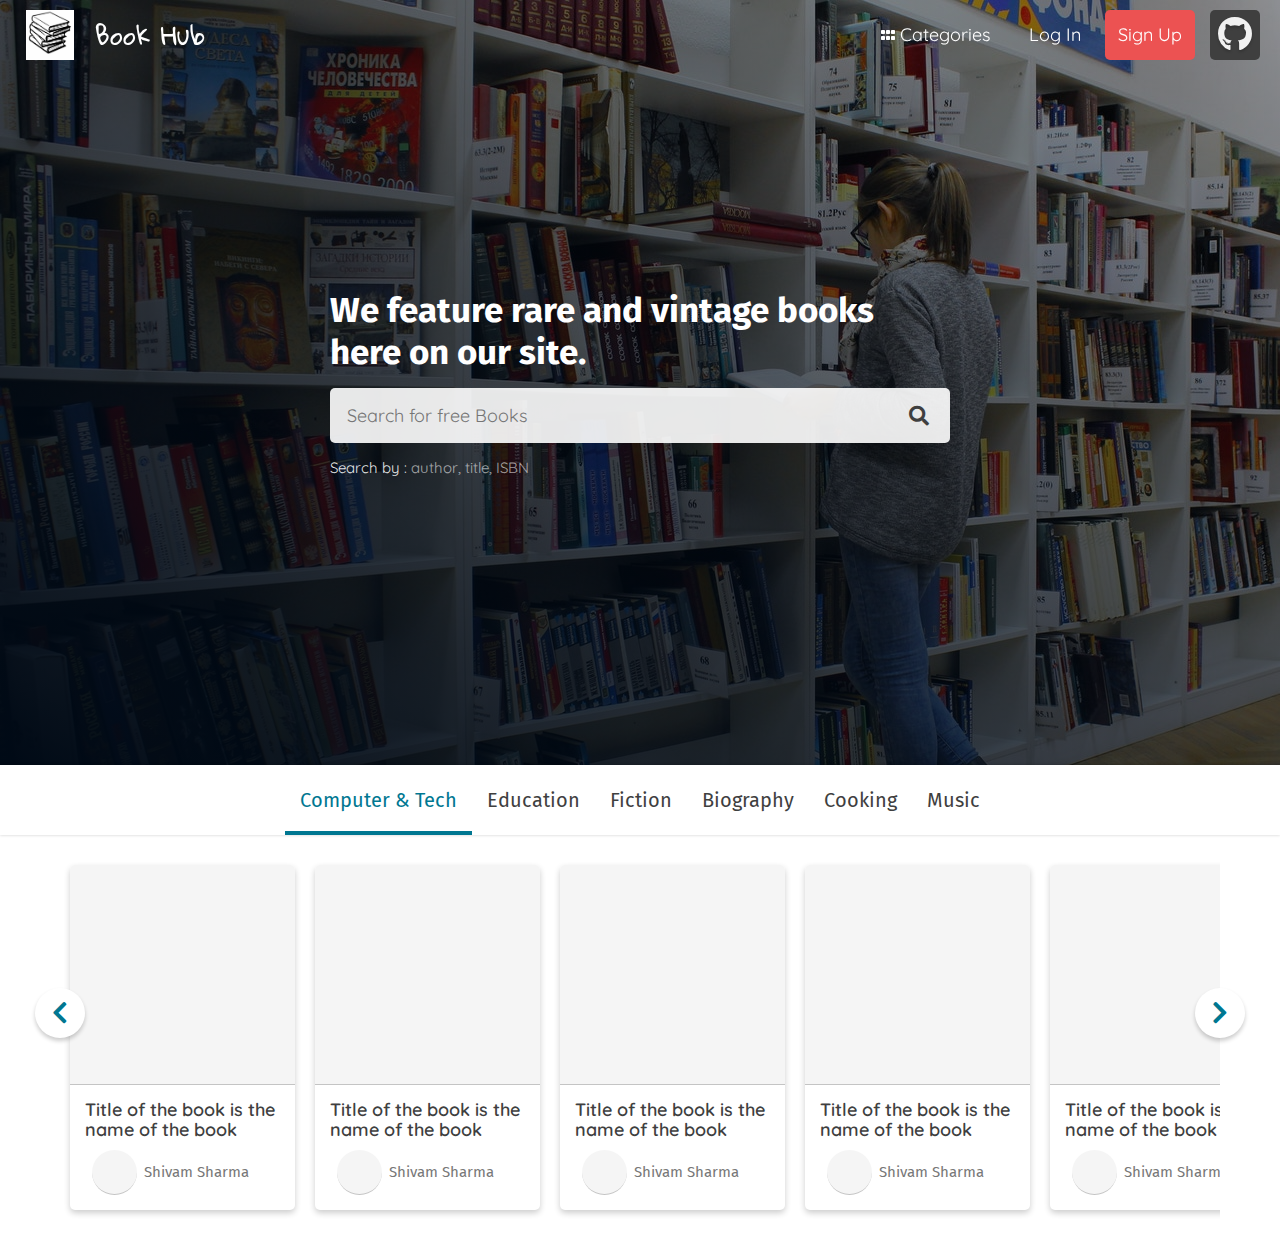
==== commit c6d7e1fd: "added smooth scroll to book window" ====
--- a/index.html
+++ b/index.html
@@ -17,7 +17,121 @@
 </head>
 <body>
     
-    <!-- <nav class="navbar"></nav> -->
+    <nav class="navbar">
+        <div class="logo">
+            <div class="icon">
+                <img src="./images/Logo/logo1.png" alt="">
+            </div>
+            <div class="text">
+                <p>Book Hub</p>
+            </div>
+        </div>
+        <div class="search">
+            <div class="search-bar">
+                <input type="search" class="search-book" placeholder="Search for free Books" autocomplete="off" autocapitalize="none">
+            </div>
+            <div class="icon">
+                <p><i class="fas fa-search"></i></p>
+            </div>
+        </div>
+        <div class="github">
+            <p><i class="fab fa-github"></i></p>
+        </div>
+        <div class="signup">
+            <p>Sign Up</p>
+        </div>
+        <div class="login">
+            <p>Log In</p>
+        </div>
+        <div class="category">
+            <p><i class="fas fa-grip-horizontal"></i> Categories</p>
+            <div class="connector"></div>
+            <div class="wrapper">
+                <div class="category-list">
+                    <div class="list">
+                        <div class="icon">
+                            <p><i class="fas fa-laptop-code"></i></p>
+                        </div>
+                        <div class="text">
+                            <p>Computer & Technology</p>
+                        </div>
+                    </div>
+                    <div class="list">
+                        <div class="icon">
+                            <p><i class="fas fa-palette"></i></p>
+                        </div>
+                        <div class="text">
+                            <p>Arts</p>
+                        </div>
+                    </div>
+                    <div class="list">
+                        <div class="icon">
+                            <p><i class="fas fa-guitar"></i></p>
+                        </div>
+                        <div class="text">
+                            <p>Music</p>
+                        </div>
+                    </div>
+                    <div class="list">
+                        <div class="icon">
+                            <p><i class="fas fa-shapes"></i></p>
+                        </div>
+                        <div class="text">
+                            <p>Education</p>
+                        </div>
+                    </div>
+                    <div class="list">
+                        <div class="icon">
+                            <p><i class="fas fa-user-tie"></i></p>
+                        </div>
+                        <div class="text">
+                            <p>Business</p>
+                        </div>
+                    </div>
+                    <div class="list">
+                        <div class="icon">
+                            <p><i class="fas fa-address-book"></i></p>
+                        </div>
+                        <div class="text">
+                            <p>Biography</p>
+                        </div>
+                    </div>
+                    <div class="list">
+                        <div class="icon">
+                            <p><i class="fas fa-heartbeat"></i></p>
+                        </div>
+                        <div class="text">
+                            <p>Health & Fitness</p>
+                        </div>
+                    </div>
+                    <div class="list">
+                        <div class="icon">
+                            <p><i class="fab fa-artstation"></i></p>
+                        </div>
+                        <div class="text">
+                            <p>Fiction</p>
+                        </div>
+                    </div>
+                    <div class="list">
+                        <div class="icon">
+                            <p><i class="fas fa-money-bill"></i></p>
+                        </div>
+                        <div class="text">
+                            <p>Economy</p>
+                        </div>
+                    </div>
+                    <div class="list">
+                        <div class="icon">
+                            <p><i class="fas fa-cookie-bite"></i></p>
+                        </div>
+                        <div class="text">
+                            <p>Cooking</p>
+                        </div>
+                    </div>
+                </div>
+            </div>
+        </div>
+    </nav>
 
     <header class="header">
         <div class="banner">
@@ -38,5 +152,344 @@
         </div>
     </header>
 
+    <section class="recommendation">
+        <div class="topics">
+            <div class="topic active" id="rec-1">
+                <p>Computer & Tech <span class="down"><i class="fas fa-chevron-down"></i></span></p>
+                <div class="result active">
+                    <div class="left">
+                        <p><i class="fas fa-chevron-left"></i></p>
+                    </div>
+                    <div class="right">
+                        <p><i class="fas fa-chevron-right"></i></p>
+                    </div>
+                    <div class="wrapper">
+                        <div class="window">
+                            <div class="book">
+                                <div class="block">
+                                    <img src="https://m.media-amazon.com/images/I/811j9LRpVhL._AC_UY218_ML3_.jpg" alt="">
+                                </div>
+                                <div class="title">
+                                    <p>Title of the book is the name of the book</p>
+                                </div>
+                                <div class="donor">
+                                    <div class="profile">
+                                        <div class="block">
+                                            <img src="./../../classProject(WebTechnologies)/mySubmission/images/myPic.jpg" alt="">
+                                        </div>
+                                    </div>
+                                    <div class="name">
+                                        <p>Shivam Sharma</p>
+                                    </div>
+                                </div>
+                            </div>
+
+                            <div class="book">
+                                <div class="block">
+                                    <img src="https://m.media-amazon.com/images/I/811j9LRpVhL._AC_UY218_ML3_.jpg" alt="">
+                                </div>
+                                <div class="title">
+                                    <p>Title of the book is the name of the book</p>
+                                </div>
+                                <div class="donor">
+                                    <div class="profile">
+                                        <div class="block">
+                                            <img src="./../../classProject(WebTechnologies)/mySubmission/images/myPic.jpg" alt="">
+                                        </div>
+                                    </div>
+                                    <div class="name">
+                                        <p>Shivam Sharma</p>
+                                    </div>
+                                </div>
+                            </div>
+
+                            <div class="book">
+                                <div class="block">
+                                    <img src="https://m.media-amazon.com/images/I/811j9LRpVhL._AC_UY218_ML3_.jpg" alt="">
+                                </div>
+                                <div class="title">
+                                    <p>Title of the book is the name of the book</p>
+                                </div>
+                                <div class="donor">
+                                    <div class="profile">
+                                        <div class="block">
+                                            <img src="./../../classProject(WebTechnologies)/mySubmission/images/myPic.jpg" alt="">
+                                        </div>
+                                    </div>
+                                    <div class="name">
+                                        <p>Shivam Sharma</p>
+                                    </div>
+                                </div>
+                            </div>
+
+                            <div class="book">
+                                <div class="block">
+                                    <img src="https://m.media-amazon.com/images/I/811j9LRpVhL._AC_UY218_ML3_.jpg" alt="">
+                                </div>
+                                <div class="title">
+                                    <p>Title of the book is the name of the book</p>
+                                </div>
+                                <div class="donor">
+                                    <div class="profile">
+                                        <div class="block">
+                                            <img src="./../../classProject(WebTechnologies)/mySubmission/images/myPic.jpg" alt="">
+                                        </div>
+                                    </div>
+                                    <div class="name">
+                                        <p>Shivam Sharma</p>
+                                    </div>
+                                </div>
+                            </div>
+
+                            <div class="book">
+                                <div class="block">
+                                    <img src="https://m.media-amazon.com/images/I/811j9LRpVhL._AC_UY218_ML3_.jpg" alt="">
+                                </div>
+                                <div class="title">
+                                    <p>Title of the book is the name of the book</p>
+                                </div>
+                                <div class="donor">
+                                    <div class="profile">
+                                        <div class="block">
+                                            <img src="./../../classProject(WebTechnologies)/mySubmission/images/myPic.jpg" alt="">
+                                        </div>
+                                    </div>
+                                    <div class="name">
+                                        <p>Shivam Sharma</p>
+                                    </div>
+                                </div>
+                            </div>
+
+                            <div class="book">
+                                <div class="block">
+                                    <img src="https://m.media-amazon.com/images/I/811j9LRpVhL._AC_UY218_ML3_.jpg" alt="">
+                                </div>
+                                <div class="title">
+                                    <p>Title of the book is the name of the book</p>
+                                </div>
+                                <div class="donor">
+                                    <div class="profile">
+                                        <div class="block">
+                                            <img src="./../../classProject(WebTechnologies)/mySubmission/images/myPic.jpg" alt="">
+                                        </div>
+                                    </div>
+                                    <div class="name">
+                                        <p>Shivam Sharma</p>
+                                    </div>
+                                </div>
+                            </div>
+
+                            <div class="book loader">
+                                <div class="block"></div>
+                                <div class="title"></div>
+                                <div class="donor">
+                                    <div class="profile">
+                                        <div class="block"></div>
+                                    </div>
+                                    <div class="name"></div>
+                                </div>
+                            </div>
+
+                        </div>
+                    </div>
+                </div>
+            </div>
+            <div class="topic" id="rec-2">
+                <p>Education <span class="down"><i class="fas fa-chevron-down"></i></span></p>
+                <div class="result">
+                    <div class="wrapper">
+                        <div class="window">
+                            <div class="book">
+                                <div class="block">
+                                    <img src="https://m.media-amazon.com/images/I/811j9LRpVhL._AC_UY218_ML3_.jpg" alt="">
+                                </div>
+                                <div class="title">
+                                    <p>Title of the book is the name of the book</p>
+                                </div>
+                                <div class="donor">
+                                    <div class="profile">
+                                        <div class="block">
+                                            <img src="./../../classProject(WebTechnologies)/mySubmission/images/myPic.jpg" alt="">
+                                        </div>
+                                    </div>
+                                    <div class="name">
+                                        <p>Shivam Sharma</p>
+                                    </div>
+                                </div>
+                            </div>
+                            <div class="book">
+                                <div class="block">
+                                    <img src="https://m.media-amazon.com/images/I/811j9LRpVhL._AC_UY218_ML3_.jpg" alt="">
+                                </div>
+                                <div class="title">
+                                    <p>Title of the book is the name of the book</p>
+                                </div>
+                                <div class="donor">
+                                    <div class="profile">
+                                        <div class="block">
+                                            <img src="./../../classProject(WebTechnologies)/mySubmission/images/myPic.jpg" alt="">
+                                        </div>
+                                    </div>
+                                    <div class="name">
+                                        <p>Shivam Sharma</p>
+                                    </div>
+                                </div>
+                            </div>
+                            <div class="book">
+                                <div class="block">
+                                    <img src="https://m.media-amazon.com/images/I/811j9LRpVhL._AC_UY218_ML3_.jpg" alt="">
+                                </div>
+                                <div class="title">
+                                    <p>Title of the book is the name of the book</p>
+                                </div>
+                                <div class="donor">
+                                    <div class="profile">
+                                        <div class="block">
+                                            <img src="./../../classProject(WebTechnologies)/mySubmission/images/myPic.jpg" alt="">
+                                        </div>
+                                    </div>
+                                    <div class="name">
+                                        <p>Shivam Sharma</p>
+                                    </div>
+                                </div>
+                            </div>
+                            <div class="book">
+                                <div class="block">
+                                    <img src="https://m.media-amazon.com/images/I/811j9LRpVhL._AC_UY218_ML3_.jpg" alt="">
+                                </div>
+                                <div class="title">
+                                    <p>Title of the book is the name of the book</p>
+                                </div>
+                                <div class="donor">
+                                    <div class="profile">
+                                        <div class="block">
+                                            <img src="./../../classProject(WebTechnologies)/mySubmission/images/myPic.jpg" alt="">
+                                        </div>
+                                    </div>
+                                    <div class="name">
+                                        <p>Shivam Sharma</p>
+                                    </div>
+                                </div>
+                            </div>
+
+                            <div class="book">
+                                <div class="block">
+                                    <img src="https://m.media-amazon.com/images/I/811j9LRpVhL._AC_UY218_ML3_.jpg" alt="">
+                                </div>
+                                <div class="title">
+                                    <p>Title of the book is the name of the book</p>
+                                </div>
+                                <div class="donor">
+                                    <div class="profile">
+                                        <div class="block">
+                                            <img src="./../../classProject(WebTechnologies)/mySubmission/images/myPic.jpg" alt="">
+                                        </div>
+                                    </div>
+                                    <div class="name">
+                                        <p>Shivam Sharma</p>
+                                    </div>
+                                </div>
+                            </div>
+                            
+                            <div class="book loader">
+                                <div class="block"></div>
+                                <div class="title"></div>
+                                <div class="donor">
+                                    <div class="profile">
+                                        <div class="block"></div>
+                                    </div>
+                                    <div class="name"></div>
+                                </div>
+                            </div>
+                        </div>
+                    </div>
+                </div>
+            </div>
+            <div class="topic" id="rec-3">
+                <p>Fiction <span class="down"><i class="fas fa-chevron-down"></i></span></p>
+                <div class="result">
+                    <div class="wrapper">
+                        <div class="window">
+                            <div class="book loader">
+                                <div class="block"></div>
+                                <div class="title"></div>
+                                <div class="donor">
+                                    <div class="profile">
+                                        <div class="block"></div>
+                                    </div>
+                                    <div class="name"></div>
+                                </div>
+                            </div>
+                        </div>
+                    </div>
+                </div>
+            </div>
+            <div class="topic" id="rec-4">
+                <p>Biography <span class="down"><i class="fas fa-chevron-down"></i></span></p>
+                <div class="result">
+                    <div class="wrapper">
+                        <div class="window">
+                            <div class="book loader">
+                                <div class="block"></div>
+                                <div class="title"></div>
+                                <div class="donor">
+                                    <div class="profile">
+                                        <div class="block"></div>
+                                    </div>
+                                    <div class="name"></div>
+                                </div>
+                            </div>
+                        </div>
+                    </div>
+                </div>
+            </div>
+            <div class="topic" id="rec-5">
+                <p>Cooking <span class="down"><i class="fas fa-chevron-down"></i></span></p>
+                <div class="result">
+                    <div class="wrapper">
+                        <div class="window">
+                            <div class="book loader">
+                                <div class="block"></div>
+                                <div class="title"></div>
+                                <div class="donor">
+                                    <div class="profile">
+                                        <div class="block"></div>
+                                    </div>
+                                    <div class="name"></div>
+                                </div>
+                            </div>
+                        </div>
+                    </div>
+                </div>
+            </div>
+            <div class="topic" id="rec-6">
+                <p>Music <span class="down"><i class="fas fa-chevron-down"></i></span></p>
+                <div class="result">
+                    <div class="wrapper">
+                        <div class="window">
+                            <div class="book loader">
+                                <div class="block"></div>
+                                <div class="title"></div>
+                                <div class="donor">
+                                    <div class="profile">
+                                        <div class="block"></div>
+                                    </div>
+                                    <div class="name"></div>
+                                </div>
+                            </div>
+                        </div>
+                    </div>
+                </div>
+            </div>
+        </div>
+        <div class="space"></div>
+    </section>
+
+    <!-- JQuery CDN -->
+    <script src="https://code.jquery.com/jquery-3.4.1.min.js"></script>
+
+    <!-- JS Files -->
+    <script src="./js/scroll.js"></script>
+    <script src="./js/recommendation.js"></script>
 </body>
 </html>--- a/css/index.css
+++ b/css/index.css
@@ -1,5 +1,5 @@
 @import url('https://fonts.googleapis.com/css?family=Gloria+Hallelujah&display=swap');
-@import url('https://fonts.googleapis.com/css2?family=Quicksand:wght@300;400&display=swap');
+@import url('https://fonts.googleapis.com/css2?family=Quicksand:wght@300;400;600&display=swap');
 
 .navbar {
     position: fixed;
@@ -7,9 +7,331 @@
     left: 0;
     width: 100%;
     height: 70px;
-    /* background-color: #1a1a1a; */
-    border: 1px solid #1a1a1a;
-}
+    z-index: 100;
+    font-size: 0;
+    padding: 10px;
+}
+
+.navbar.active {
+    background-color: #191e25;
+}
+
+.navbar .logo {
+    display: inline-block;
+    height: 100%;
+    width: 200px;
+    overflow: hidden;
+    margin: 0 10px;
+    cursor: pointer;
+}
+
+.navbar .logo .icon {
+    display: inline-block;
+    height: 100%;
+    width: 30%;
+    overflow: hidden;
+}
+
+.navbar .logo .icon img {
+    height: 100%;
+    margin: auto;
+    display: block;
+}
+
+.navbar .logo .text {
+    display: inline-block;
+    height: 100%;
+    width: 70%;
+    overflow: hidden;
+    text-align: center;
+}
+
+.navbar .logo .text p {
+    font-size: 25px;
+    font-family: 'Gloria Hallelujah', cursive;
+    color:  #fff;
+    line-height: 50px;
+}
+
+.navbar .search {
+    display: inline-block;
+    width: calc(100vw - 700px);
+    height: 100%;
+    background-color: rgba(255, 255, 255, .9);
+    border-radius: 5px;
+    font-size: 0;
+    overflow: hidden;
+    margin: 0 10px;
+    display: none;
+}
+
+.navbar .search.active {
+    display: inline-block;
+}
+
+.navbar .search .search-bar {
+    display: inline-block;
+    height: 100%;
+    width: 90%;
+    background-color: transparent;
+    overflow: hidden;
+    padding: 17px;
+}
+
+.navbar .search .search-bar .search-book {
+    width: 100%;
+    height: 100%;
+    border: none;
+    outline: none;
+    font-size: 18px;
+    color: rgb(63,63,63);
+    background-color: transparent;
+    font-family: 'Quicksand', sans-serif;
+    font-weight: 400;
+}
+
+.navbar .search .icon {
+    display: inline-block;
+    height: 100%;
+    width: 10%;
+    background-color: transparent;
+    overflow: hidden;
+    text-align: center;
+    cursor: pointer;
+}
+
+.navbar .search .icon p {
+    line-height: 50px;
+    font-size: 20px;
+    color: rgb(63,63,63);
+    font-weight: 300;
+    font-family: 'Quicksand', sans-serif;
+}
+
+.navbar .github {
+    display: inline-block;
+    height: 100%;
+    width: 50px;
+    overflow: hidden;
+    margin: 0 10px;
+    cursor: pointer;
+    background-color: rgb(63,63,63);
+    float: right;
+    border-radius: 5px;
+    text-align: center;
+}
+
+.navbar .github p {
+    font-size: 35px;
+    color:  rgb(241, 241, 241);
+    text-shadow: 0 2px 3px rgba(0,0,0,.2);
+    line-height: 50px;
+}
+
+.navbar .signup {
+    display: inline-block;
+    height: 100%;
+    width: 90px;
+    overflow: hidden;
+    margin: 0 5px;
+    cursor: pointer;
+    float: right;
+    border-radius: 5px;
+    text-align: center;
+    background-color: #ec5252;
+}
+
+.navbar .signup p {
+    font-size: 18px;
+    color:  rgb(255, 255, 255);
+    line-height: 50px;
+    font-family: 'Quicksand', sans-serif;
+}
+
+.navbar .login {
+    display: inline-block;
+    height: 100%;
+    width: 80px;
+    overflow: hidden;
+    margin: 0 5px;
+    cursor: pointer;
+    float: right;
+    border-radius: 5px;
+    text-align: center;
+}
+
+.navbar .login:hover {
+    background-color: #eee;
+    text-shadow: 0 2px 3px rgba(0,0,0,.2);
+}
+
+.navbar .login p {
+    font-size: 18px;
+    color:  rgb(255, 255, 255);
+    line-height: 50px;
+    font-family: 'Quicksand', sans-serif;
+}
+
+.navbar .login:hover p {
+    color: rgb(63,63,63);
+    text-shadow: 0 2px 3px rgba(0,0,0,.2);
+}
+
+.navbar .category {
+    display: inline-block;
+    height: 100%;
+    width: 130px;
+    margin: 0 10px;
+    cursor: pointer;
+    float: right;
+    border-radius: 5px;
+    text-align: center;
+    position: relative;
+}
+
+.navbar .category p {
+    font-size: 18px;
+    color:  rgb(255, 255, 255);
+    line-height: 50px;
+    font-family: 'Quicksand', sans-serif;
+}
+
+.navbar .category:hover {
+    background-color: #eee;
+}
+
+.navbar .category:hover p {
+    color: rgb(63,63,63);
+    text-shadow: 0 2px 3px rgba(0,0,0,.2);
+}
+
+.navbar .category > p > i {
+    font-size: 16px;
+}
+
+.navbar .category .connector {
+    position: absolute;
+    top: 50px;
+    right: 0;
+    width: 300px;
+    height: 10px;
+    background-color: transparent;
+    display: none;
+}
+
+.navbar .category .wrapper {
+    filter: drop-shadow(0 2px 4px rgba(0,0,0,.2));
+}
+
+.navbar .category .category-list {
+    position: absolute;
+    right: 0;
+    /* top: 46px; */
+    width: 300px;
+    background-color: #fff;
+    clip-path: polygon(0 10px, 84% 10px, 87% 0, 90% 10px, 100% 10px, 100% 100%, 0 100%);
+    display: none;
+    z-index: 10;
+    padding: 20px 0;
+}
+
+.navbar .category:hover .category-list,
+.navbar .category:hover .connector {
+    display: block;
+}
+
+.navbar .category .category-list .list {
+    width: 100%;
+    height: 40px;
+    font-size: 0;
+}
+
+.navbar .category .category-list .list:hover,
+.navbar .category .category-list .list.active {
+    background-color: #eee;
+}
+
+.navbar .category .category-list .list .icon {
+    display: inline-block;
+    height: 100%;
+    width: 20%;
+    overflow: hidden;
+}
+
+.navbar .category .category-list .list .icon p {
+    line-height: 40px;
+    font-size: 20px;
+    text-shadow: none;
+}
+
+.navbar .category .category-list .list .text {
+    display: inline-block;
+    height: 100%;
+    width: 80%;
+    overflow: hidden;
+}
+
+.navbar .category .category-list .list .text p {
+    line-height: 38px;
+    font-size: 16px;
+    text-align: left;
+    text-shadow: none;
+}
+
+@media(max-width: 450px) {
+    .navbar {
+        height: 60px;
+        padding: 10px;
+    }
+    .navbar .logo {
+        width: 40px;
+        margin: 0;
+    }
+    .navbar .logo .icon {
+        width: 100%;
+    }
+    .navbar .logo .text {
+        display: none;
+    }
+    .navbar .search {
+        width: calc(100vw - 120px);
+        margin: 0 10px;
+    }
+    .navbar .search .search-bar {
+        width: 80%;
+        padding: 12px;
+        padding-right: 0;
+    }
+    .navbar .search .search-bar .search-book {
+        font-size: 15px;
+    }
+    .navbar .search .icon {
+        width: 20%;
+    }
+    .navbar .search .icon p {
+        line-height: 40px;
+        font-size: 18px;
+    }
+    .navbar .github {
+        width: 40px;
+        margin: 0;
+    }
+    .navbar .github p {
+        font-size: 30px;
+        line-height: 40px;
+    }
+    .navbar .signup {
+        display: none;
+    }
+    .navbar .login {
+        display: none;
+    }
+    .navbar .category {
+        display: none;
+    }
+}
+
+/* ----------------------------------------------------------------------------------------------- */
 
 .header {
     width: 100%;
@@ -105,6 +427,9 @@
 }
 
 @media(max-width: 450px) {
+    .header {
+        max-height: 500px;
+    }
     .header .banner {
         width: 90%;
         padding: 0px;
@@ -118,4 +443,395 @@
     }
 }
 
+/* ----------------------------------------------------------------------------------------------- */
+
+.recommendation {
+    width: 100%;
+}
+
+.recommendation .topics {
+    width: 100%;
+    height: 70px;
+    box-shadow: 0 0px 3px rgba(0,0,0,.2);
+    font-size: 0;
+    text-align: center;
+    position: relative;
+}
+
+.recommendation .topics .topic {
+    display: inline-block;
+    overflow: hidden;
+    height: 100%;
+    padding: 0 15px;
+    cursor: pointer;
+}
+
+.recommendation .topics .topic.active {
+    border-bottom: 4px solid #007791;
+}
+
+.recommendation .topics .topic p {
+    line-height: 70px;
+    font-size: 20px;
+    color: rgb(63,63,63);
+}
+
+.recommendation .topics .topic p .down {
+    display: none;
+}
+
+.recommendation .topics .topic.active p,
+.recommendation .topics .topic:hover p {
+    color: #007791;
+}
+
+.recommendation .topics .topic .result {
+    position: absolute;
+    top: 70px;
+    left: 0;
+    width: 100%;
+    height: 405px;
+    display: none;
+    padding: 20px 60px;
+    cursor: initial;
+}
+
+.recommendation .topics .topic .result.active {
+    display: block;
+}
+
+.recommendation .space {
+    width: 100%;
+    height: 405px;
+}
+
+.recommendation .topics .topic .result .left {
+    position: absolute;
+    top: 50%;
+    left: 35px;
+    transform: translateY(-100%);
+    width: 50px;
+    height: 50px;
+    border-radius: 50%;
+    background-color: #fff;
+    box-shadow: 0 3px 4px rgba(0,0,0,.2);
+    z-index: 1;
+    text-align: center;
+    transition: .2s;
+    cursor: pointer;
+}
+
+.recommendation .topics .topic .result .right {
+    position: absolute;
+    top: 50%;
+    right: 35px;
+    transform: translateY(-100%);
+    width: 50px;
+    height: 50px;
+    border-radius: 50%;
+    background-color: #fff;
+    box-shadow: 0 3px 4px rgba(0,0,0,.2);
+    z-index: 1;
+    text-align: center;
+    transition: .2s;
+    cursor: pointer;
+}
+
+.recommendation .topics .topic .result .left p,
+.recommendation .topics .topic .result .right p {
+    line-height: 50px;
+    color: #007791;
+    font-size: 25px;
+    font-family: 'Quicksand', sans-serif;
+    font-weight: 300;
+    transition: .2s;
+}
+
+.recommendation .topics .topic .result .left:hover,
+.recommendation .topics .topic .result .right:hover {
+    box-shadow: 0 3px 10px rgba(0,0,0,.2);
+}
+
+.recommendation .topics .topic .result .left:hover p,
+.recommendation .topics .topic .result .right:hover p {
+    color: #035d72;
+}
+
+.recommendation .topics .topic .result .wrapper {
+    height: 100%;
+    width: 100%;
+    overflow: hidden;
+    overflow-x: scroll;
+    -ms-overflow-style: none;
+    scroll-behavior: smooth;
+}
+
+.recommendation .topics .topic .result .wrapper::-webkit-scrollbar {
+    display: none;
+}
+
+.recommendation .topics .topic .result .window {
+    height: 100%;
+    width: max-content;
+    padding: 10px;
+}
+
+@media(max-width: 450px) {
+    .recommendation .topics {
+        height: auto;
+        box-shadow: none;
+        padding: 40px 15px;
+    }
+    .recommendation .topics .topic {
+        display: block;
+        height: 50px;
+        padding: 0px;
+        border-top: .5px solid rgba(0,0,0,.2);
+        text-align: left;
+    }
+    .recommendation .topics .topic.active {
+        border-bottom: none;
+        height: auto;
+    }
+    .recommendation .topics .topic p {
+        line-height: 50px;
+        font-size: 18px;
+        color: rgb(63,63,63);
+        font-weight: 600;
+    }
+    .recommendation .topics .topic p .down {
+        float: right;
+        font-size: 15px;
+        display: inline;
+    }
+    .recommendation .topics .topic.active p,
+    .recommendation .topics .topic:hover p {
+        color: rgb(63,63,63);
+    }
+    .recommendation .topics .topic .result {
+        position: initial;
+        top: 0px;
+        left: 0;
+        height: 335px;
+        padding: 0px;
+    }
+    .recommendation .topics .topic .result.active {
+        display: block;
+    }
+    .recommendation .space {
+        display: none;
+    }
+    .recommendation .topics .topic .result .left,
+    .recommendation .topics .topic .result .right {
+        display: none;
+    }
+}
+
+
+/* ----------------------------------------------------------------------------------------------- */
+
+
+.recommendation .topics .topic .result .window .book {
+    display: inline-block;
+    height: 100%;
+    width: 225px;
+    box-shadow: 0 3px 6px rgba(0,0,0,.2);
+    border-radius: 5px;
+    transition: transform .2s;
+    overflow: hidden;
+    margin-right: 20px;
+    cursor: pointer;
+}
+
+.recommendation .topics .topic .result .window .book:hover {
+    box-shadow: 0 3px 10px rgba(0,0,0,.2);
+    transform: translateY(-2px);
+}
+
+.recommendation .topics .topic .result .window .book .block {
+    width: 100%;
+    height: 220px;
+    overflow: hidden;
+    position: relative;
+    border-bottom: .5px solid rgba(0,0,0,.2);
+    background-color: rgb(245,245,245);
+}
+
+.recommendation .topics .topic .result .window .book .block img {
+    height: 100%;
+    position: absolute;
+    left: 50%;
+    transform: translateX(-50%);
+}
+
+.recommendation .topics .topic .result .window .book .title {
+    width: 100%;
+    height: 65px;
+    padding: 15px;
+    padding-bottom: 10px;
+    text-align: left;
+}
+
+.recommendation .topics .topic .result .window .book .title p {
+    line-height: 20px;
+    font-size: 18px;
+    color: rgb(63,63,63);
+    font-weight: 600;
+    font-family: 'Quicksand', sans-serif;
+}
+
+.recommendation .topics .topic .result .window .book .donor {
+    width: 100%;
+    height: 60px;
+    font-size: 0;    
+    padding: 15px;
+    padding-top: 0;
+    overflow: hidden;
+}
+
+.recommendation .topics .topic .result .window .book .donor .profile {
+    display: inline-block;
+    height: 100%;
+    width: 30%;
+    text-align: center;
+}
+
+.recommendation .topics .topic .result .window .book .donor .profile .block {
+    height: 45px;
+    width: 45px;
+    border-radius: 50%;
+    overflow: hidden;
+    display: inline-block;
+}
+
+.recommendation .topics .topic .result .window .book .donor .name {
+    display: inline-block;
+    height: 100%;
+    width: 70%;
+    overflow: hidden;
+    text-align: left;
+}
+
+.recommendation .topics .topic .result .window .book .donor .name p {
+    width: 100%;
+    height: 100%;
+    font-size: 15px;
+    line-height: 45px;
+    color: rgb(120, 120, 120);
+}
+
+@media(max-width: 450px) {    
+    .recommendation .topics .topic .result .window .book:hover {
+        box-shadow: 0 3px 6px rgba(0,0,0,.2);
+        transform: translateY(0);
+    }
+    .recommendation .topics .topic .result .window .book .title {
+        height: 45px;
+        padding: 10px;
+        padding-bottom: 5px;
+    }
+    .recommendation .topics .topic .result .window .book .title p {
+        line-height: 15px;
+        font-size: 16px;
+    }
+    .recommendation .topics .topic .result .window .book .donor {
+        height: 50px;
+        padding: 10px;
+        padding-top: 5px;
+    }
+    .recommendation .topics .topic .result .window .book .donor .profile .block {
+        height: 35px;
+        width: 35px;
+    }
+    .recommendation .topics .topic .result .window .book .donor .name p {
+        font-size: 12px;
+        line-height: 35px;
+        font-weight: 400;
+    }
+}
+
+/* ----------------------------------------------------------------------------------------------- */
+
+
+.recommendation .topics .topic .result .window .loader {
+    box-shadow: none;
+    border-radius: 0;
+    transition: none;
+    position: relative;
+    cursor: initial;
+}
+
+.recommendation .topics .topic .result .window .loader:hover {
+    box-shadow: none;
+    transform: translateY(0);
+}
+
+.recommendation .topics .topic .result .window .loader .block {
+    border-bottom: none;
+    background-color: rgb(245, 245, 245);
+}
+
+.recommendation .topics .topic .result .window .loader .title {
+    margin: 10px 0;
+    background-color: rgb(245, 245, 245);
+    height: 45px;
+}
+
+.recommendation .topics .topic .result .window .loader .donor {
+    height: 45px;
+    padding: 0px;
+}
+
+.recommendation .topics .topic .result .window .loader .donor .profile .block {
+    background-color: rgb(245, 245, 245);
+}
+
+.recommendation .topics .topic .result .window .loader .donor .name {
+    width: 70%;
+    background-color: rgb(245, 245, 245);
+}
+
+.recommendation .topics .topic .result .window .loader::before {
+    content: '';
+    position: absolute;
+    width: 40%;
+    height: 100%;
+    top: 0;
+    left: 0;
+    background: linear-gradient(to left, #fff,transparent);
+    z-index: 1;
+    animation: load 1.1s infinite ease-in-out;
+}
+
+@keyframes load {
+    0% {
+        left: -50%;
+    }
+    100% {
+        left: 140%;
+    }
+}
+
+@media(max-width: 450px) {
+    .recommendation .topics .topic .result .window .loader .title {
+        margin: 10px 0;
+        height: 35px;
+    }
+    
+    .recommendation .topics .topic .result .window .loader .donor {
+        height: 35px;
+        padding: 0px;
+    }
+    
+    .recommendation .topics .topic .result .window .loader .donor .profile .block {
+        background-color: rgb(245, 245, 245);
+    }
+    
+    .recommendation .topics .topic .result .window .loader .donor .name {
+        width: 70%;
+        background-color: rgb(245, 245, 245);
+    }
+}
+
+
 /* ----------------------------------------------------------------------------------------------- */